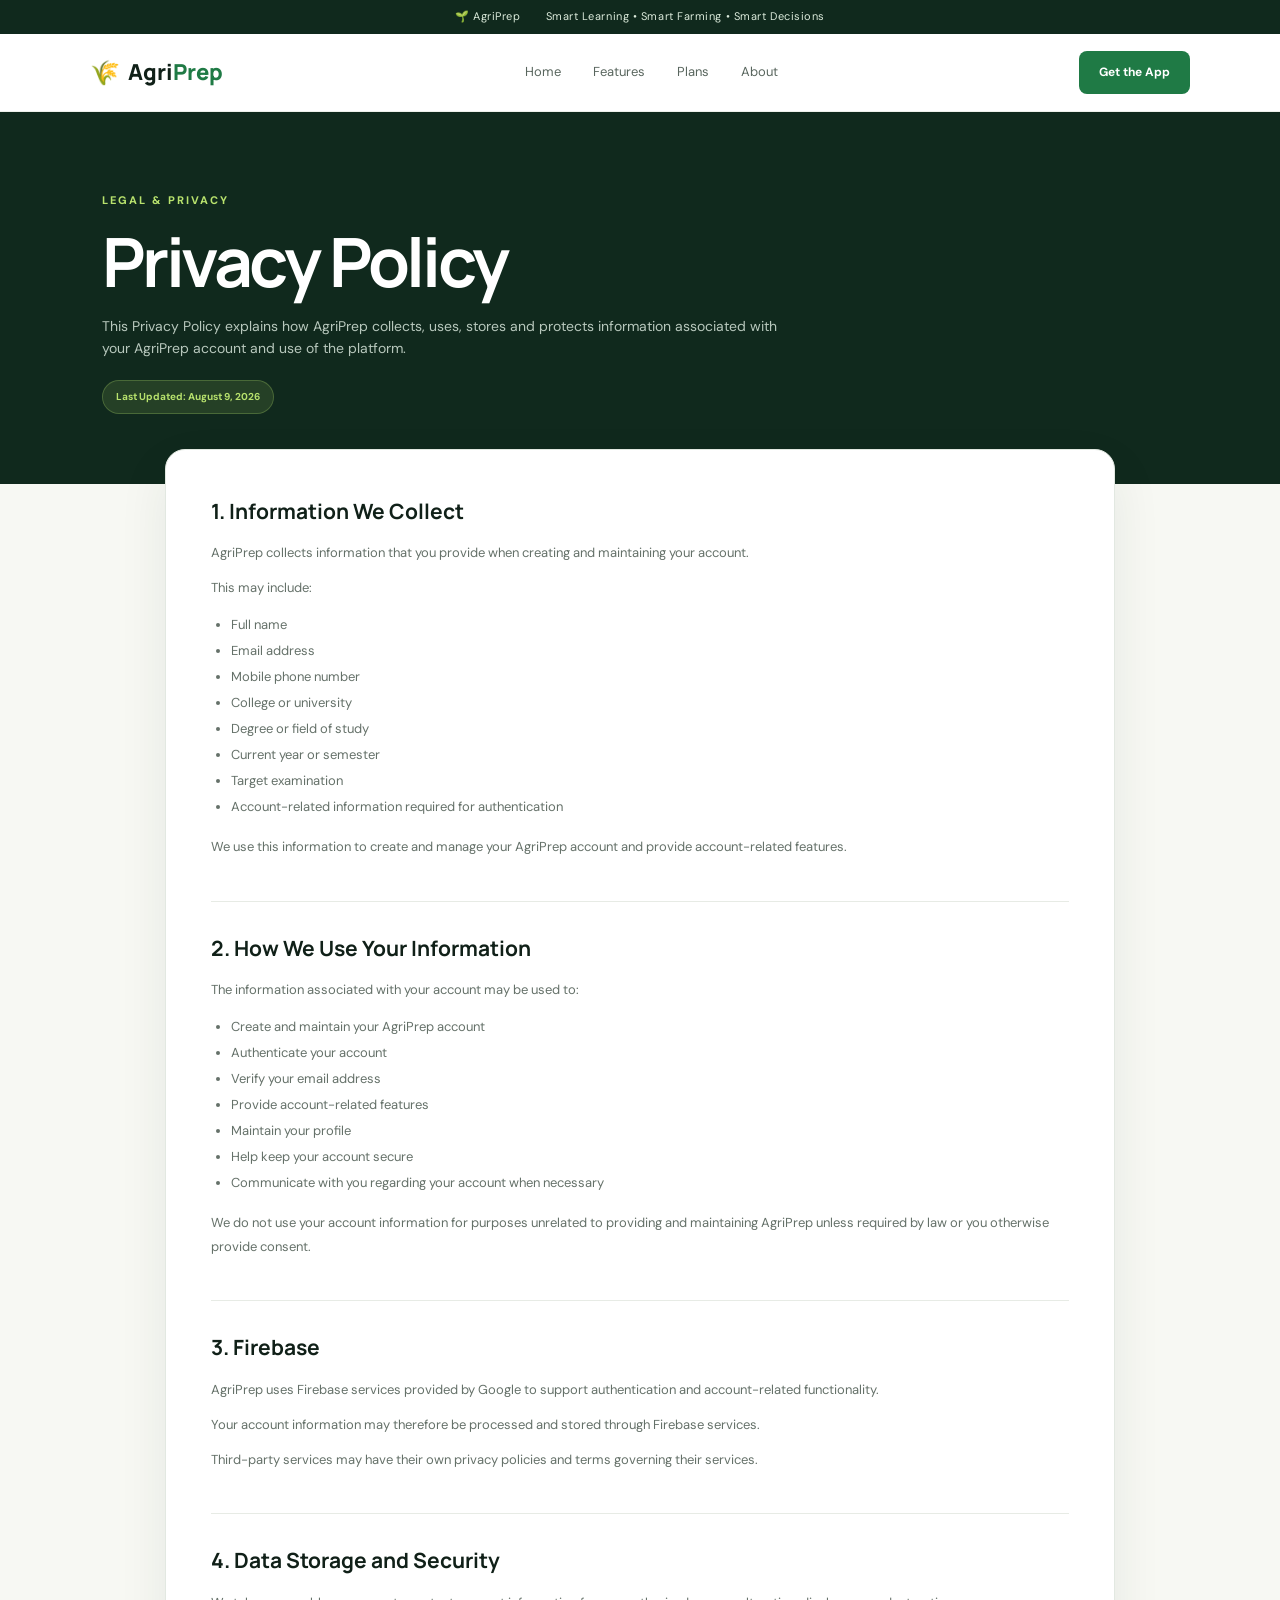
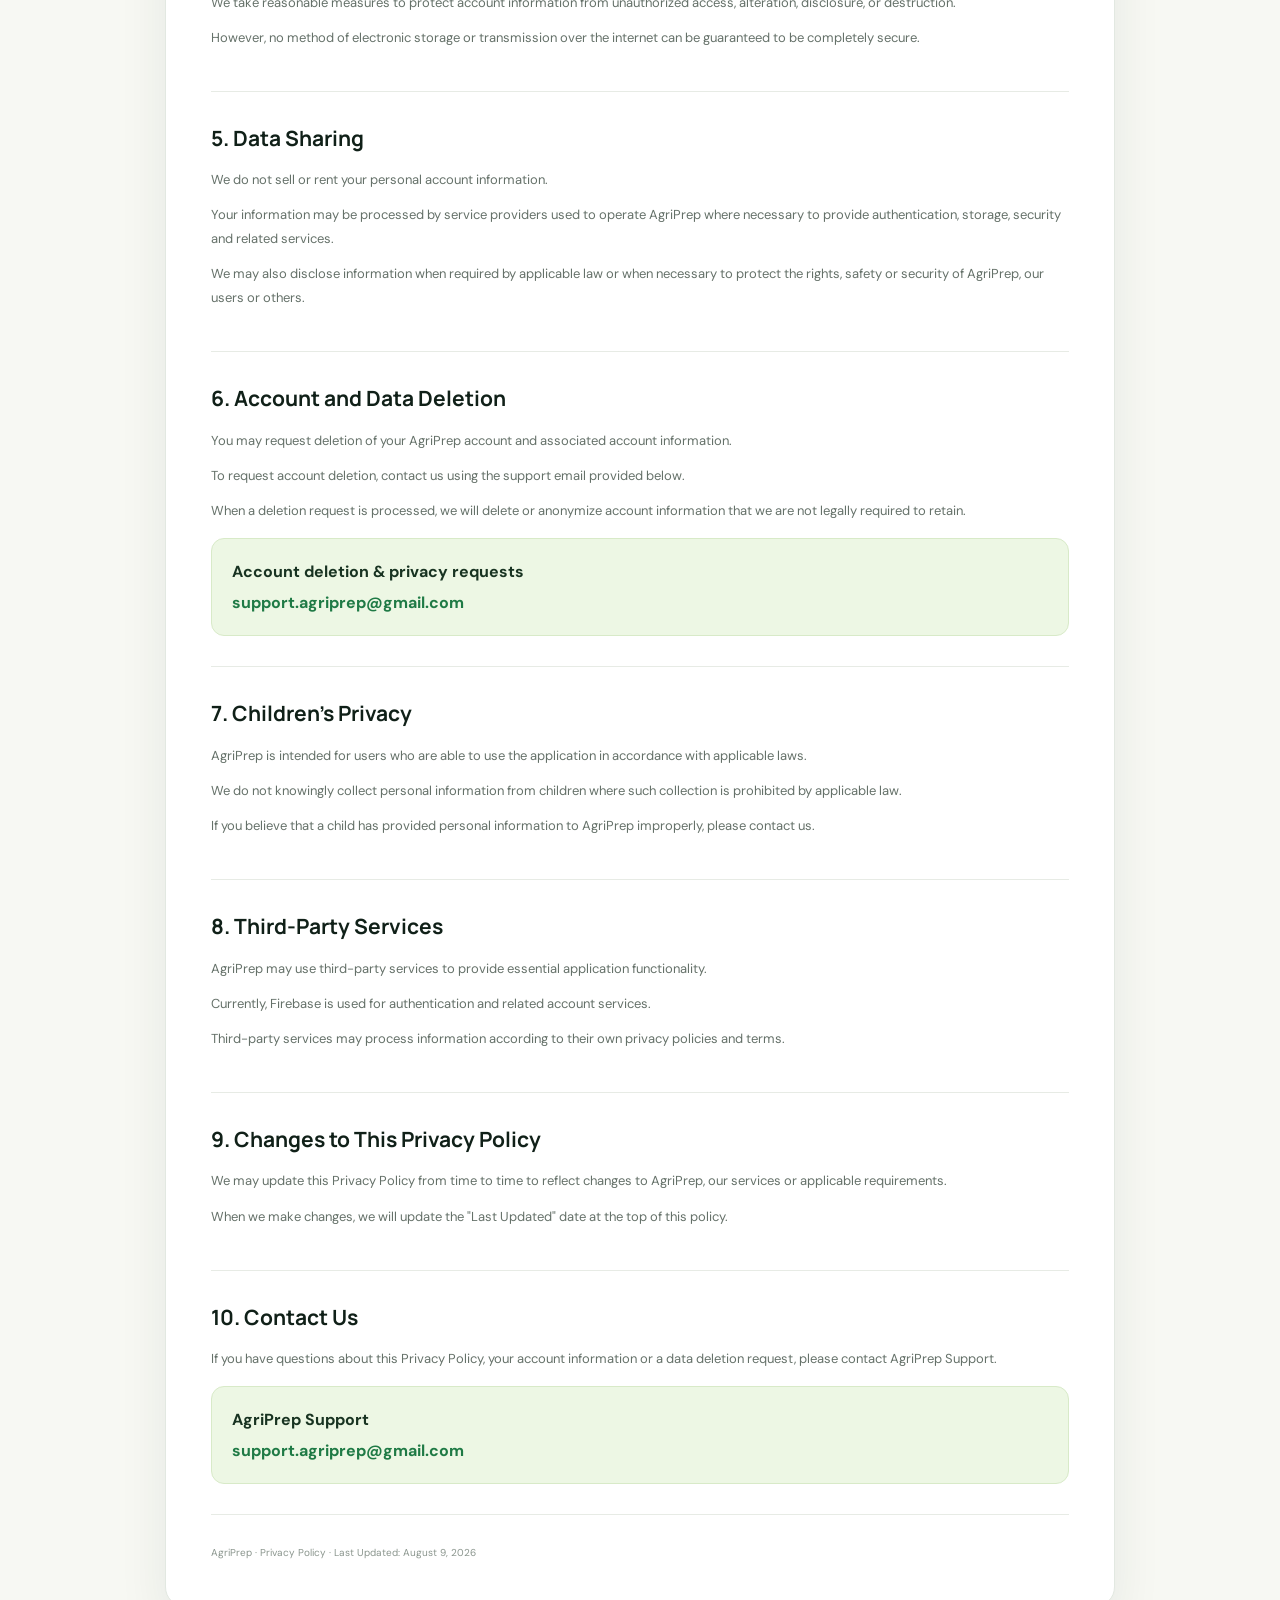
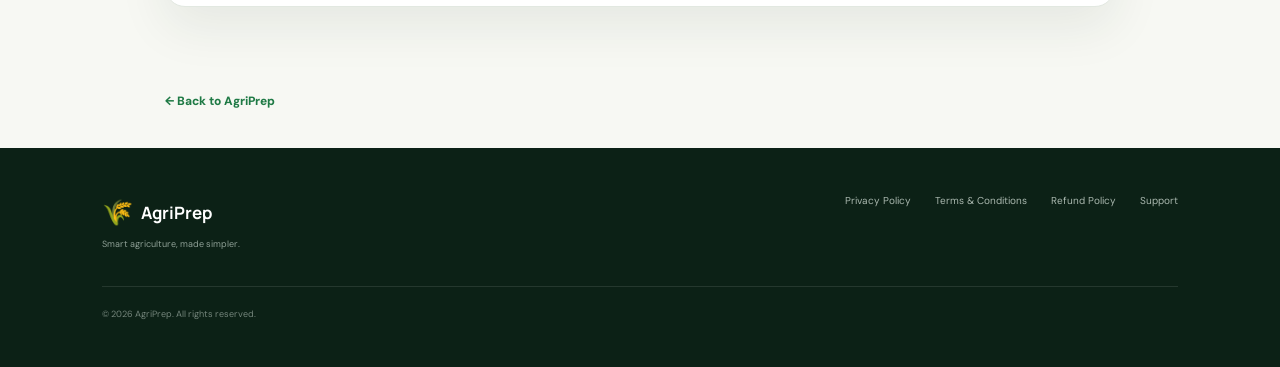
==== privacy_policy.html @ 15d5855e "Add files via upload" ====
<!DOCTYPE html>
<html lang="en">
<head>
    <meta charset="UTF-8">

    <meta name="viewport" content="width=device-width, initial-scale=1.0">

    <meta
        name="description"
        content="AgriPrep Privacy Policy - Learn how AgriPrep collects, uses, stores and protects user information."
    >

    <meta name="robots" content="index, follow">

    <title>Privacy Policy | AgriPrep</title>

    <link rel="preconnect" href="https://fonts.googleapis.com">

    <link rel="preconnect"
          href="https://fonts.gstatic.com"
          crossorigin>

    <link
        href="https://fonts.googleapis.com/css2?family=DM+Sans:wght@400;500;600;700&family=Manrope:wght@600;700;800&display=swap"
        rel="stylesheet"
    >

    <link rel="stylesheet" href="style.css">

    <style>

        /* =========================================
           LEGAL PAGE
        ========================================== */

        .legal-page {
            min-height: 100vh;
            background: #f7f8f3;
        }

        .legal-hero {
            background: #10291d;
            color: white;
            padding: 80px 8vw 70px;
        }

        .legal-hero .eyebrow {
            color: #b8e26d;
        }

        .legal-hero h1 {
            font-family: "Manrope", sans-serif;
            font-size: clamp(42px, 6vw, 68px);
            line-height: 1.05;
            letter-spacing: -0.05em;
            margin-bottom: 18px;
        }

        .legal-hero p {
            color: #b8c8bd;
            max-width: 680px;
            font-size: 14px;
        }

        .legal-date {
            display: inline-flex;
            align-items: center;
            margin-top: 20px;
            padding: 8px 13px;
            border-radius: 20px;
            background: rgba(184, 226, 109, 0.12);
            border: 1px solid rgba(184, 226, 109, 0.25);
            color: #b8e26d;
            font-size: 10px;
            font-weight: 700;
        }

        .legal-container {
            max-width: 1000px;
            margin: -35px auto 80px;
            padding: 0 25px;
            position: relative;
        }

        .legal-card {
            background: #ffffff;
            border: 1px solid #e2e8e1;
            border-radius: 20px;
            padding: 45px;
            box-shadow: 0 20px 50px rgba(20, 55, 35, 0.08);
        }

        .legal-section {
            padding-bottom: 30px;
            margin-bottom: 30px;
            border-bottom: 1px solid #e7ebe5;
        }

        .legal-section:last-child {
            border-bottom: none;
            margin-bottom: 0;
        }

        .legal-section h2 {
            font-family: "Manrope", sans-serif;
            font-size: 21px;
            color: #102018;
            margin-bottom: 13px;
        }

        .legal-section p {
            color: #657169;
            font-size: 13px;
            line-height: 1.85;
            margin-bottom: 11px;
        }

        .legal-section ul {
            margin: 12px 0 15px 20px;
            color: #657169;
            font-size: 13px;
            line-height: 2;
        }

        .legal-contact {
            background: #edf7e4;
            border: 1px solid #d8eac8;
            padding: 20px;
            border-radius: 13px;
            margin-top: 15px;
        }

        .legal-contact strong {
            display: block;
            color: #183321;
            margin-bottom: 5px;
        }

        .legal-contact a {
            color: #1f7a45;
            font-weight: 700;
        }

        .legal-back {
            max-width: 1000px;
            margin: 0 auto;
            padding: 0 25px 35px;
        }

        .legal-back a {
            color: #1f7a45;
            font-size: 12px;
            font-weight: 800;
        }

        .legal-note {
            padding: 16px 18px;
            background: #f7f8f3;
            border-left: 3px solid #1f7a45;
            border-radius: 8px;
            margin-top: 15px;
        }

        .legal-note p {
            margin: 0;
        }

        @media (max-width: 650px) {

            .legal-hero {
                padding: 60px 6vw;
            }

            .legal-container {
                padding: 0 15px;
            }

            .legal-card {
                padding: 27px 22px;
                border-radius: 15px;
            }

            .legal-section h2 {
                font-size: 18px;
            }

            .legal-section p,
            .legal-section ul {
                font-size: 12px;
            }

        }

    </style>
</head>

<body>

    <!-- =========================================
         ANNOUNCEMENT
    ========================================== -->

    <div class="announcement-bar">

        <span>🌱 AgriPrep</span>

        <span>
            Smart Learning • Smart Farming • Smart Decisions
        </span>

    </div>


    <!-- =========================================
         NAVBAR
    ========================================== -->

    <header class="navbar">

        <a href="/" class="logo">

            <span class="logo-icon">🌾</span>

            <span>
                Agri<span>Prep</span>
            </span>

        </a>


        <nav class="desktop-nav">

            <a href="/">Home</a>

            <a href="/#features">Features</a>

            <a href="/#plans">Plans</a>

            <a href="/#about">About</a>

        </nav>


        <a href="/#download" class="nav-button">
            Get the App
        </a>

    </header>


    <!-- =========================================
         MAIN
    ========================================== -->

    <main class="legal-page">


        <!-- HERO -->

        <section class="legal-hero">

            <div class="eyebrow">
                LEGAL & PRIVACY
            </div>

            <h1>
                Privacy Policy
            </h1>

            <p>
                This Privacy Policy explains how AgriPrep
                collects, uses, stores and protects information
                associated with your AgriPrep account and use
                of the platform.
            </p>

            <div class="legal-date">
                Last Updated: August 9, 2026
            </div>

        </section>


        <!-- CONTENT -->

        <div class="legal-container">

            <article class="legal-card">


                <!-- SECTION 1 -->

                <section class="legal-section">

                    <h2>
                        1. Information We Collect
                    </h2>

                    <p>
                        AgriPrep collects information that you
                        provide when creating and maintaining
                        your account.
                    </p>

                    <p>
                        This may include:
                    </p>

                    <ul>

                        <li>Full name</li>

                        <li>Email address</li>

                        <li>Mobile phone number</li>

                        <li>College or university</li>

                        <li>Degree or field of study</li>

                        <li>Current year or semester</li>

                        <li>Target examination</li>

                        <li>
                            Account-related information
                            required for authentication
                        </li>

                    </ul>

                    <p>
                        We use this information to create and
                        manage your AgriPrep account and provide
                        account-related features.
                    </p>

                </section>


                <!-- SECTION 2 -->

                <section class="legal-section">

                    <h2>
                        2. How We Use Your Information
                    </h2>

                    <p>
                        The information associated with your
                        account may be used to:
                    </p>

                    <ul>

                        <li>
                            Create and maintain your AgriPrep
                            account
                        </li>

                        <li>
                            Authenticate your account
                        </li>

                        <li>
                            Verify your email address
                        </li>

                        <li>
                            Provide account-related features
                        </li>

                        <li>
                            Maintain your profile
                        </li>

                        <li>
                            Help keep your account secure
                        </li>

                        <li>
                            Communicate with you regarding
                            your account when necessary
                        </li>

                    </ul>

                    <p>
                        We do not use your account information
                        for purposes unrelated to providing and
                        maintaining AgriPrep unless required by
                        law or you otherwise provide consent.
                    </p>

                </section>


                <!-- SECTION 3 -->

                <section class="legal-section">

                    <h2>
                        3. Firebase
                    </h2>

                    <p>
                        AgriPrep uses Firebase services provided
                        by Google to support authentication and
                        account-related functionality.
                    </p>

                    <p>
                        Your account information may therefore
                        be processed and stored through Firebase
                        services.
                    </p>

                    <p>
                        Third-party services may have their own
                        privacy policies and terms governing
                        their services.
                    </p>

                </section>


                <!-- SECTION 4 -->

                <section class="legal-section">

                    <h2>
                        4. Data Storage and Security
                    </h2>

                    <p>
                        We take reasonable measures to protect
                        account information from unauthorized
                        access, alteration, disclosure, or
                        destruction.
                    </p>

                    <p>
                        However, no method of electronic storage
                        or transmission over the internet can
                        be guaranteed to be completely secure.
                    </p>

                </section>


                <!-- SECTION 5 -->

                <section class="legal-section">

                    <h2>
                        5. Data Sharing
                    </h2>

                    <p>
                        We do not sell or rent your personal
                        account information.
                    </p>

                    <p>
                        Your information may be processed by
                        service providers used to operate
                        AgriPrep where necessary to provide
                        authentication, storage, security and
                        related services.
                    </p>

                    <p>
                        We may also disclose information when
                        required by applicable law or when
                        necessary to protect the rights, safety
                        or security of AgriPrep, our users or
                        others.
                    </p>

                </section>


                <!-- SECTION 6 -->

                <section class="legal-section">

                    <h2>
                        6. Account and Data Deletion
                    </h2>

                    <p>
                        You may request deletion of your
                        AgriPrep account and associated account
                        information.
                    </p>

                    <p>
                        To request account deletion, contact us
                        using the support email provided below.
                    </p>

                    <p>
                        When a deletion request is processed,
                        we will delete or anonymize account
                        information that we are not legally
                        required to retain.
                    </p>

                    <div class="legal-contact">

                        <strong>
                            Account deletion & privacy requests
                        </strong>

                        <a href="mailto:support.agriprep@gmail.com">
                            support.agriprep@gmail.com
                        </a>

                    </div>

                </section>


                <!-- SECTION 7 -->

                <section class="legal-section">

                    <h2>
                        7. Children's Privacy
                    </h2>

                    <p>
                        AgriPrep is intended for users who are
                        able to use the application in accordance
                        with applicable laws.
                    </p>

                    <p>
                        We do not knowingly collect personal
                        information from children where such
                        collection is prohibited by applicable
                        law.
                    </p>

                    <p>
                        If you believe that a child has provided
                        personal information to AgriPrep
                        improperly, please contact us.
                    </p>

                </section>


                <!-- SECTION 8 -->

                <section class="legal-section">

                    <h2>
                        8. Third-Party Services
                    </h2>

                    <p>
                        AgriPrep may use third-party services
                        to provide essential application
                        functionality.
                    </p>

                    <p>
                        Currently, Firebase is used for
                        authentication and related account
                        services.
                    </p>

                    <p>
                        Third-party services may process
                        information according to their own
                        privacy policies and terms.
                    </p>

                </section>


                <!-- SECTION 9 -->

                <section class="legal-section">

                    <h2>
                        9. Changes to This Privacy Policy
                    </h2>

                    <p>
                        We may update this Privacy Policy from
                        time to time to reflect changes to
                        AgriPrep, our services or applicable
                        requirements.
                    </p>

                    <p>
                        When we make changes, we will update
                        the "Last Updated" date at the top of
                        this policy.
                    </p>

                </section>


                <!-- SECTION 10 -->

                <section class="legal-section">

                    <h2>
                        10. Contact Us
                    </h2>

                    <p>
                        If you have questions about this Privacy
                        Policy, your account information or a
                        data deletion request, please contact
                        AgriPrep Support.
                    </p>

                    <div class="legal-contact">

                        <strong>
                            AgriPrep Support
                        </strong>

                        <a href="mailto:support.agriprep@gmail.com">
                            support.agriprep@gmail.com
                        </a>

                    </div>

                </section>


                <p style="
                    color:#8a958d;
                    font-size:10px;
                    margin-top:25px;
                ">
                    AgriPrep · Privacy Policy · Last Updated:
                    August 9, 2026
                </p>

            </article>

        </div>


        <div class="legal-back">

            <a href="/">
                ← Back to AgriPrep
            </a>

        </div>

    </main>


    <!-- =========================================
         FOOTER
    ========================================== -->

    <footer>

        <div class="footer-brand">

            <div class="footer-logo">

                <span>🌾</span>

                <strong>
                    AgriPrep
                </strong>

            </div>

            <small>
                Smart agriculture, made simpler.
            </small>

        </div>


        <div class="footer-links">

            <a href="/privacy_policy">
                Privacy Policy
            </a>

            <a href="/terms_and_conditions">
                Terms & Conditions
            </a>

            <a href="/refund_policy">
                Refund Policy
            </a>

            <a href="mailto:support.agriprep@gmail.com">
                Support
            </a>

        </div>


        <div class="copyright">

            © 2026 AgriPrep.
            All rights reserved.

        </div>

    </footer>

</body>
</html>
---- style.css ----
/* =========================================================
   AGRIPREP WEBSITE
   MAIN STYLESHEET
========================================================= */

* {
    margin: 0;
    padding: 0;
    box-sizing: border-box;
}


:root {

    --green: #1f7a45;
    --green-dark: #10291d;
    --green-light: #b8e26d;

    --cream: #f7f8f3;
    --light-green: #eaf3e2;

    --text: #102018;
    --muted: #69756e;

    --white: #ffffff;

    --border: #e4e9e3;

}


html {
    scroll-behavior: smooth;
}


body {

    font-family: "DM Sans", sans-serif;

    color: var(--text);

    background: #ffffff;

    line-height: 1.6;

    overflow-x: hidden;

}


a {
    text-decoration: none;
    color: inherit;
}


button {
    font-family: inherit;
}


/* =========================================================
   ANNOUNCEMENT
========================================================= */

.announcement-bar {

    height: 34px;

    background: var(--green-dark);

    color: #dcebdc;

    display: flex;

    justify-content: center;

    align-items: center;

    gap: 25px;

    font-size: 11px;

    letter-spacing: 0.05em;

}


/* =========================================================
   NAVBAR
========================================================= */

.navbar {

    height: 78px;

    display: flex;

    align-items: center;

    justify-content: space-between;

    padding: 0 7vw;

    border-bottom: 1px solid #edf0eb;

    background: rgba(255, 255, 255, 0.95);

    position: sticky;

    top: 0;

    z-index: 100;

    backdrop-filter: blur(15px);

}


.logo {

    display: flex;

    align-items: center;

    gap: 8px;

    font-family: "Manrope", sans-serif;

    font-size: 22px;

    font-weight: 800;

}


.logo span span {

    color: var(--green);

}


.logo-icon {

    font-size: 24px;

}


.desktop-nav {

    display: flex;

    gap: 32px;

    font-size: 13px;

    color: #59665e;

}


.desktop-nav a {

    transition: 0.2s;

}


.desktop-nav a:hover {

    color: var(--green);

}


.nav-button {

    background: var(--green);

    color: white;

    padding: 12px 20px;

    border-radius: 8px;

    font-size: 12px;

    font-weight: 700;

    transition: 0.25s;

}


.nav-button:hover {

    background: #176338;

    transform: translateY(-2px);

}


.mobile-menu-button {

    display: none;

    border: none;

    background: transparent;

    font-size: 25px;

    cursor: pointer;

}


.mobile-navigation {

    display: none;

}


/* =========================================================
   HERO
========================================================= */

.hero {

    min-height: 690px;

    padding: 65px 8vw;

    display: grid;

    grid-template-columns: 1fr 1fr;

    align-items: center;

    gap: 30px;

    background:

        linear-gradient(
            125deg,
            #f7faf5,
            #f0f6ea
        );

    overflow: hidden;

}


.eyebrow {

    color: var(--green);

    font-size: 11px;

    font-weight: 800;

    letter-spacing: 0.18em;

    margin-bottom: 16px;

}


.eyebrow.light {

    color: #a9d77e;

}


.hero h1 {

    font-family: "Manrope", sans-serif;

    font-size: clamp(48px, 6vw, 76px);

    line-height: 1.05;

    letter-spacing: -0.05em;

}


.hero h1 span {

    color: var(--green);

}


.hero-description {

    max-width: 600px;

    color: var(--muted);

    font-size: 16px;

    margin: 25px 0 30px;

}


.hero-buttons {

    display: flex;

    gap: 12px;

}


.primary-button {

    display: inline-flex;

    align-items: center;

    gap: 15px;

    padding: 15px 22px;

    border-radius: 9px;

    background: var(--green);

    color: white;

    font-size: 13px;

    font-weight: 700;

    box-shadow: 0 12px 30px rgba(31, 122, 69, 0.2);

    transition: 0.25s;

}


.primary-button:hover {

    transform: translateY(-2px);

    background: #176338;

}


.secondary-button {

    padding: 14px 20px;

    border: 1px solid #ccd6cb;

    border-radius: 9px;

    background: white;

    font-size: 13px;

    font-weight: 700;

}


.hero-statistics {

    display: flex;

    gap: 38px;

    margin-top: 42px;

}


.hero-statistics div {

    display: flex;

    flex-direction: column;

}


.hero-statistics strong {

    font-family: "Manrope", sans-serif;

    font-size: 23px;

}


.hero-statistics span {

    font-size: 10px;

    color: #7b867f;

}


/* =========================================================
   PHONE MOCKUP
========================================================= */

.hero-visual {

    height: 610px;

    position: relative;

    display: flex;

    justify-content: center;

    align-items: center;

}


.hero-glow {

    position: absolute;

    width: 450px;

    height: 450px;

    border-radius: 50%;

    background:

        radial-gradient(
            circle,
            #d6edb1,
            #edf4e6 55%,
            transparent 70%
        );

}


.phone {

    width: 255px;

    height: 505px;

    border: 7px solid #17231d;

    border-radius: 35px;

    background: white;

    position: absolute;

    overflow: hidden;

    box-shadow:

        0 30px 70px rgba(20, 60, 35, 0.22);

}


.phone-main {

    z-index: 3;

    transform: translateX(35px) rotate(3deg);

}


.phone-back {

    z-index: 1;

    opacity: 0.7;

    transform: translateX(-140px) rotate(-9deg);

}


.phone-notch {

    position: absolute;

    top: 0;

    left: 50%;

    transform: translateX(-50%);

    width: 85px;

    height: 20px;

    background: #17231d;

    border-radius: 0 0 14px 14px;

    z-index: 5;

}


.phone-screen {

    height: 100%;

    background: #f7faf5;

    padding: 28px 18px;

}


.app-header {

    display: flex;

    justify-content: space-between;

    align-items: center;

    margin-bottom: 18px;

}


.app-header small {

    display: block;

    font-size: 8px;

    color: #718078;

}


.app-header strong {

    font-size: 16px;

}


.avatar {

    width: 30px;

    height: 30px;

    border-radius: 50%;

    display: grid;

    place-items: center;

    background: #cbe99f;

    font-weight: 800;

    font-size: 12px;

}


.scan-card {

    padding: 17px 14px;

    border-radius: 17px;

    background: var(--green);

    color: white;

    display: flex;

    justify-content: space-between;

}


.scan-card small {

    font-size: 7px;

    letter-spacing: 0.13em;

}


.scan-card strong {

    display: block;

    font-size: 13px;

    line-height: 1.25;

    margin: 5px 0 10px;

}


.scan-card button {

    border: none;

    border-radius: 6px;

    background: var(--green-light);

    padding: 6px 9px;

    font-size: 8px;

    font-weight: 800;

}


.scan-leaf {

    font-size: 45px;

    align-self: center;

}


.phone-screen h4 {

    font-size: 11px;

    margin: 20px 0 10px;

}


.app-grid {

    display: grid;

    grid-template-columns: 1fr 1fr;

    gap: 7px;

}


.app-grid div {

    background: white;

    border-radius: 10px;

    padding: 10px 7px;

    font-size: 8px;

    font-weight: 700;

}


.app-grid span {

    display: block;

    font-size: 17px;

    margin-bottom: 4px;

}


.learning-progress {

    background: white;

    margin-top: 10px;

    padding: 12px;

    border-radius: 10px;

    font-size: 8px;

}


.progress-header {

    display: flex;

    justify-content: space-between;

}


.progress-bar {

    height: 5px;

    background: #e6ece3;

    border-radius: 5px;

    margin-top: 8px;

}


.progress-bar span {

    display: block;

    width: 72%;

    height: 100%;

    background: var(--green);

    border-radius: 5px;

}


/* BACK PHONE */

.mini-phone-content {

    height: 100%;

    padding: 28px 15px;

    background: #eef4e9;

}


.mini-header {

    height: 70px;

    background: #dbecc9;

    border-radius: 12px;

}


.mini-card {

    height: 90px;

    background: white;

    border-radius: 12px;

    margin-top: 12px;

}


.mini-card.small {

    height: 60px;

}


.mini-grid {

    display: grid;

    grid-template-columns: 1fr 1fr;

    gap: 8px;

    margin-top: 10px;

}


.mini-grid span {

    height: 50px;

    background: white;

    border-radius: 10px;

}


.floating-card {

    position: absolute;

    z-index: 5;

    right: 0;

    bottom: 10%;

    display: flex;

    gap: 10px;

    align-items: center;

    padding: 12px 16px;

    background: white;

    border-radius: 13px;

    font-size: 11px;

    box-shadow: 0 15px 35px rgba(21, 57, 35, 0.14);

}


.floating-card small {

    display: block;

    font-size: 9px;

    color: #7a857e;

}


/* =========================================================
   PROCESS
========================================================= */

.process-section {

    display: grid;

    grid-template-columns: repeat(4, 1fr);

    background: var(--green-dark);

    color: white;

    padding: 0 8vw;

}


.process-item {

    padding: 24px;

    border-right: 1px solid rgba(255,255,255,.1);

    display: flex;

    justify-content: center;

    gap: 13px;

}


.process-item strong {

    color: var(--green-light);

    font-size: 13px;

}


.process-item span {

    font-size: 12px;

    text-transform: uppercase;

    letter-spacing: .1em;

}


/* =========================================================
   COMMON SECTION
========================================================= */

.section {

    padding: 105px 8vw;

}


.section-heading {

    max-width: 700px;

}


.section-heading.centered {

    margin: auto;

    text-align: center;

}


.section-heading h2 {

    font-family: "Manrope", sans-serif;

    font-size: clamp(36px, 4.5vw, 58px);

    line-height: 1.08;

    letter-spacing: -.045em;

}


.section-heading h2 span {

    color: var(--green);

}


.section-heading p {

    color: var(--muted);

    margin-top: 18px;

    max-width: 620px;

}


.centered p {

    margin-left: auto;

    margin-right: auto;

}


/* =========================================================
   FEATURES
========================================================= */

.feature-grid {

    margin-top: 52px;

    display: grid;

    grid-template-columns: repeat(3, 1fr);

    gap: 16px;

}


.feature-card {

    padding: 28px;

    min-height: 235px;

    border: 1px solid var(--border);

    border-radius: 18px;

    background: white;

    transition: .25s;

}


.feature-card:hover {

    transform: translateY(-5px);

    box-shadow: 0 20px 45px rgba(30,70,45,.08);

}


.feature-highlight {

    background: #edf7e4;

    border-color: #d8eac8;

}


.feature-icon {

    width: 43px;

    height: 43px;

    display: grid;

    place-items: center;

    background: #eef4e9;

    border-radius: 12px;

    font-size: 21px;

    margin-bottom: 25px;

}


.feature-card h3 {

    font-family: "Manrope", sans-serif;

    font-size: 19px;

    margin-bottom: 9px;

}


.feature-card p {

    font-size: 12px;

    color: #68746c;

}


.feature-card a {

    display: inline-block;

    color: var(--green);

    font-size: 11px;

    font-weight: 800;

    margin-top: 16px;

}


/* =========================================================
   SMART SCAN
========================================================= */

.smart-scan-section {

    background: var(--green-dark);

    color: white;

    padding: 105px 10vw;

    min-height: 600px;

    display: grid;

    grid-template-columns: 1fr 1fr;

    align-items: center;

}


.smart-scan-content {

    max-width: 620px;

}


.smart-scan-section h2 {

    font-family: "Manrope", sans-serif;

    font-size: clamp(38px, 4.6vw, 62px);

    line-height: 1.08;

    letter-spacing: -.045em;

}


.smart-scan-content > p {

    color: #b7c6bb;

    max-width: 550px;

    margin: 22px 0 30px;

    font-size: 14px;

}


.scan-steps {

    display: grid;

    grid-template-columns: 1fr 1fr;

    gap: 20px;

}


.scan-step {

    display: flex;

    gap: 12px;

    padding-top: 15px;

    border-top: 1px solid rgba(255,255,255,.14);

}


.scan-step > span {

    color: #9bcd70;

    font-size: 10px;

}


.scan-step strong {

    display: block;

    font-size: 13px;

}


.scan-step small {

    display: block;

    color: #829188;

    font-size: 10px;

}


.scan-visual {

    display: grid;

    place-items: center;

}


.scan-circle {

    width: 330px;

    height: 330px;

    border-radius: 50%;

    position: relative;

    display: grid;

    place-items: center;

    background: radial-gradient(circle, #244f34, #173623);

    border: 1px solid #45654d;

}


.scan-circle-ring {

    position: absolute;

    inset: 28px;

    border: 1px dashed #8cb866;

    border-radius: 50%;

    animation: rotateScan 18s linear infinite;

}


@keyframes rotateScan {

    from {
        transform: rotate(0);
    }

    to {
        transform: rotate(360deg);
    }

}


.scan-crop {

    font-size: 105px;

}


.scan-badge {

    position: absolute;

    padding: 8px 13px;

    background: white;

    color: #183120;

    border-radius: 20px;

    font-size: 9px;

    font-weight: 800;

    box-shadow: 0 8px 20px rgba(0,0,0,.15);

}


.scan-badge-top {

    top: 25px;

    right: -25px;

}


.scan-badge-bottom {

    bottom: 35px;

    left: -28px;

}


/* =========================================================
   LEARNING
========================================================= */

.learning-section {

    background: var(--cream);

}


.learning-layout {

    max-width: 1100px;

    margin: 55px auto 0;

    display: grid;

    grid-template-columns: 1.1fr .9fr;

    gap: 70px;

}


.learning-item {

    display: grid;

    grid-template-columns: 45px 1fr 30px;

    gap: 15px;

    align-items: center;

    padding: 21px 0;

    border-bottom: 1px solid #dfe5dc;

}


.learning-item > span {

    font-size: 10px;

    color: #8b968f;

}


.learning-item strong {

    font-family: "Manrope", sans-serif;

    font-size: 16px;

}


.learning-item p {

    font-size: 11px;

    color: #727e76;

    margin-top: 3px;

}


.learning-item b {

    color: #9aa39d;

}


.learning-item.active {

    color: var(--green);

}


/* STUDY CARD */

.study-card {

    background: white;

    padding: 30px;

    border-radius: 20px;

    box-shadow: 0 20px 50px rgba(25,60,38,.08);

}


.study-card-header {

    display: flex;

    justify-content: space-between;

    color: #87918a;

    font-size: 10px;

    letter-spacing: .08em;

}


.study-score {

    display: flex;

    align-items: end;

    gap: 12px;

    margin: 35px 0 20px;

}


.study-score strong {

    font-family: "Manrope", sans-serif;

    font-size: 44px;

}


.study-score span {

    font-size: 10px;

    color: #849087;

}


.study-chart {

    height: 170px;

    display: flex;

    align-items: end;

    justify-content: space-around;

    border-bottom: 1px solid #e6ebe5;

}


.study-chart span {

    width: 24px;

    background: #a9d77e;

    border-radius: 5px 5px 0 0;

}


.chart-days {

    display: flex;

    justify-content: space-around;

    margin-top: 8px;

    font-size: 9px;

    color: #8d9891;

}


.study-tip {

    margin-top: 22px;

    padding: 11px;

    border-radius: 10px;

    background: #eef7e7;

    font-size: 10px;

    color: #587060;

}


/* =========================================================
   PLANS
========================================================= */

.plans-section {

    padding: 100px 8vw;

}


.plans-grid {

    max-width: 1000px;

    margin: 48px auto 0;

    display: grid;

    grid-template-columns: repeat(3, 1fr);

    gap: 18px;

}


.plan-card {

    padding: 30px;

    border: 1px solid var(--border);

    border-radius: 18px;

    position: relative;

}


.popular-plan {

    border: 2px solid var(--green);

    box-shadow: 0 15px 45px rgba(31,122,69,.1);

}


.plan-label {

    font-size: 9px;

    color: #7a877e;

    letter-spacing: .13em;

    font-weight: 800;

}


.popular-label {

    position: absolute;

    top: 17px;

    right: 18px;

    padding: 5px 8px;

    border-radius: 12px;

    background: #e6f4d7;

    color: var(--green);

    font-size: 8px;

    font-weight: 800;

}


.plan-card h3 {

    font-family: "Manrope", sans-serif;

    font-size: 23px;

    margin-top: 10px;

}


.price {

    font-family: "Manrope", sans-serif;

    font-size: 30px;

    font-weight: 800;

    margin: 18px 0;

}


.price small {

    font-family: "DM Sans", sans-serif;

    font-size: 10px;

    color: #7b857e;

    font-weight: 400;

}


.plan-card ul {

    list-style: none;

    min-height: 125px;

    color: #66726a;

    font-size: 11px;

    line-height: 2.2;

}


.plan-button {

    width: 100%;

    display: block;

    text-align: center;

    padding: 12px;

    border: 1px solid #d3dcd1;

    border-radius: 8px;

    background: white;

    font-size: 11px;

    font-weight: 800;

    cursor: pointer;

}


.payment-button {

    border: none;

    background: var(--green);

    color: white;

}


.payment-warning {

    text-align: center;

    margin-top: 25px;

    color: #879189;

    font-size: 10px;

}


/* =========================================================
   DOWNLOAD
========================================================= */

.download-section {

    padding: 85px 10vw;

    background: var(--green-dark);

    color: white;

    display: flex;

    align-items: center;

    justify-content: space-between;

    gap: 40px;

}


.download-section h2 {

    font-family: "Manrope", sans-serif;

    font-size: clamp(35px, 4vw, 52px);

    line-height: 1.08;

}


.download-section p {

    max-width: 650px;

    color: #b6c4ba;

    margin: 18px 0 25px;

    font-size: 13px;

}


.download-buttons {

    display: flex;

    gap: 10px;

}


.store-button {

    min-width: 145px;

    display: flex;

    align-items: center;

    gap: 10px;

    padding: 10px 17px;

    border-radius: 9px;

    background: white;

    color: #14241a;

}


.store-button > span {

    font-size: 19px;

}


.store-button small {

    display: block;

    font-size: 7px;

    letter-spacing: .08em;

}


.store-button strong {

    display: block;

    font-size: 12px;

}


.qr-placeholder {

    width: 155px;

    height: 155px;

    border: 1px solid rgba(255,255,255,.2);

    border-radius: 15px;

    display: grid;

    place-items: center;

    text-align: center;

}


.qr-placeholder > div {

    font-size: 75px;

}


.qr-placeholder span {

    font-size: 8px;

    color: #9fb0a5;

}


.qr-placeholder small {

    display: block;

    font-size: 7px;

}


/* =========================================================
   ABOUT
========================================================= */

.about-section {

    background: var(--cream);

}


.about-content {

    max-width: 920px;

    margin: auto;

    text-align: center;

}


.about-content h2 {

    font-family: "Manrope", sans-serif;

    font-size: clamp(36px,4vw,54px);

    line-height: 1.08;

}


.about-content > p {

    max-width: 720px;

    margin: 20px auto;

    color: #68746c;

    font-size: 14px;

}


.about-tags {

    display: flex;

    justify-content: center;

    gap: 8px;

    flex-wrap: wrap;

}


.about-tags span {

    padding: 9px 13px;

    background: white;

    border: 1px solid #e1e6df;

    border-radius: 20px;

    font-size: 10px;

}


/* =========================================================
   CONTACT
========================================================= */

.contact-section {

    padding: 70px 8vw;

    background: #e8f2df;

}


.contact-content {

    max-width: 1000px;

    margin: auto;

    display: flex;

    justify-content: space-between;

    align-items: center;

    gap: 30px;

}


.contact-content h2 {

    font-family: "Manrope", sans-serif;

    font-size: 42px;

}


.contact-content p {

    color: #68756c;

    font-size: 12px;

}


.contact-email {

    color: var(--green);

    font-family: "Manrope", sans-serif;

    font-weight: 800;

    font-size: 17px;

}


/* =========================================================
   FOOTER
========================================================= */

footer {

    padding: 45px 8vw;

    background: #0c2116;

    color: white;

    display: grid;

    grid-template-columns: 1fr auto;

    gap: 35px;

}


.footer-logo {

    display: flex;

    gap: 8px;

    align-items: center;

}


.footer-logo span {

    font-size: 25px;

}


.footer-logo strong {

    font-family: "Manrope", sans-serif;

    font-size: 17px;

}


.footer-brand small {

    display: block;

    color: #8fa096;

    font-size: 9px;

    margin-top: 4px;

}


.footer-links {

    display: flex;

    gap: 24px;

    color: #aab8af;

    font-size: 10px;

}


.footer-links a:hover {

    color: white;

}


.copyright {

    grid-column: 1 / -1;

    padding-top: 20px;

    border-top: 1px solid rgba(255,255,255,.1);

    color: #74857b;

    font-size: 9px;

}


/* =========================================================
   TOAST
========================================================= */

.toast {

    position: fixed;

    left: 50%;

    bottom: 25px;

    transform: translate(-50%, 20px);

    padding: 13px 18px;

    background: var(--green-dark);

    color: white;

    border-radius: 9px;

    font-size: 11px;

    opacity: 0;

    pointer-events: none;

    transition: .3s;

    z-index: 999;

    box-shadow: 0 15px 30px rgba(0,0,0,.2);

}


.toast.show {

    opacity: 1;

    transform: translate(-50%, 0);

}


/* =========================================================
   TABLET
========================================================= */

@media (max-width: 1050px) {

    .desktop-nav {
        gap: 18px;
    }

    .hero {
        padding-left: 6vw;
        padding-right: 6vw;
    }

    .feature-grid {
        grid-template-columns: repeat(2, 1fr);
    }

}


/* =========================================================
   MOBILE
========================================================= */

@media (max-width: 800px) {

    .announcement-bar {
        font-size: 8px;
    }


    .announcement-bar span:last-child {
        display: none;
    }


    .desktop-nav,
    .nav-button {
        display: none;
    }


    .mobile-menu-button {
        display: block;
    }


    .mobile-navigation {

        position: fixed;

        top: 112px;

        left: 0;

        width: 100%;

        background: white;

        padding: 20px;

        z-index: 90;

        display: none;

        flex-direction: column;

        gap: 16px;

        border-bottom: 1px solid var(--border);

        box-shadow: 0 15px 30px rgba(0,0,0,.08);

    }


    .mobile-navigation.active {
        display: flex;
    }


    .hero {

        grid-template-columns: 1fr;

        padding-top: 55px;

    }


    .hero-visual {

        height: 520px;

    }


    .phone-main {

        transform: translateX(20px) rotate(2deg);

    }


    .phone-back {

        transform: translateX(-100px) rotate(-8deg);

    }


    .process-section {

        grid-template-columns: 1fr 1fr;

    }


    .process-item {

        border-bottom: 1px solid rgba(255,255,255,.1);

    }


    .feature-grid {

        grid-template-columns: 1fr 1fr;

    }


    .smart-scan-section {

        grid-template-columns: 1fr;

        gap: 60px;

    }


    .learning-layout {

        grid-template-columns: 1fr;

    }


    .plans-grid {

        grid-template-columns: 1fr;

        max-width: 500px;

    }


    .download-section {

        flex-direction: column;

        align-items: flex-start;

    }


    .contact-content {

        flex-direction: column;

        align-items: flex-start;

    }


    footer {

        grid-template-columns: 1fr;

    }


    .copyright {

        grid-column: auto;

    }

}


/* =========================================================
   SMALL MOBILE
========================================================= */

@media (max-width: 520px) {

    .navbar {

        padding: 0 5vw;

    }


    .hero {

        padding-left: 6vw;

        padding-right: 6vw;

    }


    .hero h1 {

        font-size: 46px;

    }


    .hero-buttons {

        flex-direction: column;

        align-items: stretch;

    }


    .hero-statistics {

        gap: 20px;

    }


    .hero-visual {

        height: 470px;

    }


    .phone {

        width: 220px;

        height: 435px;

    }


    .phone-back {

        transform: translateX(-75px) rotate(-8deg);

    }


    .phone-main {

        transform: translateX(20px) rotate(2deg);

    }


    .floating-card {

        right: 0;

        bottom: 5%;

        font-size: 9px;

    }


    .feature-grid {

        grid-template-columns: 1fr;

    }


    .section {

        padding: 75px 6vw;

    }


    .plans-section {

        padding: 75px 6vw;

    }


    .scan-steps {

        grid-template-columns: 1fr;

    }


    .scan-circle {

        width: 270px;

        height: 270px;

    }


    .scan-badge-top {

        right: -10px;

    }


    .scan-badge-bottom {

        left: -10px;

    }


    .download-buttons {

        flex-direction: column;

    }


    .process-section {

        padding: 0 4vw;

    }


    .process-item {

        padding: 20px 10px;

    }


    .contact-email {

        font-size: 14px;

    }


    .footer-links {

        flex-wrap: wrap;

    }

}
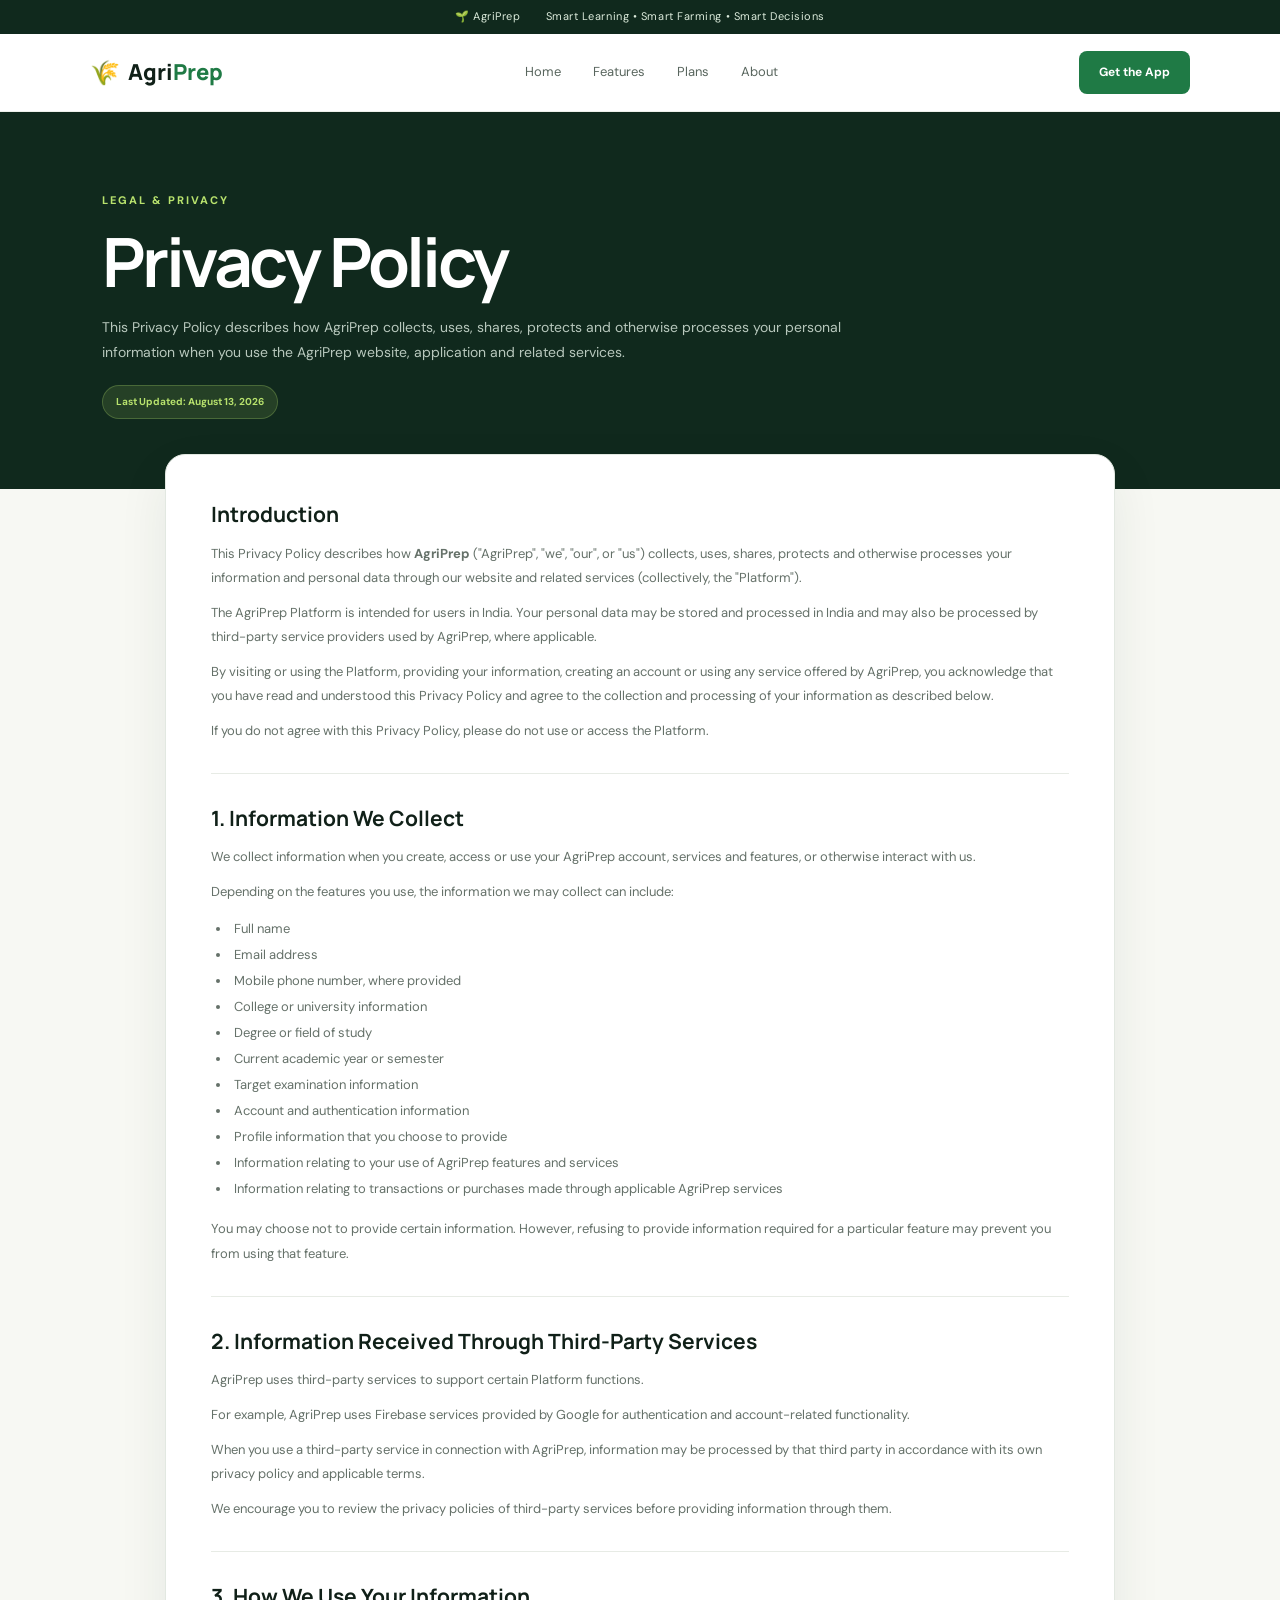
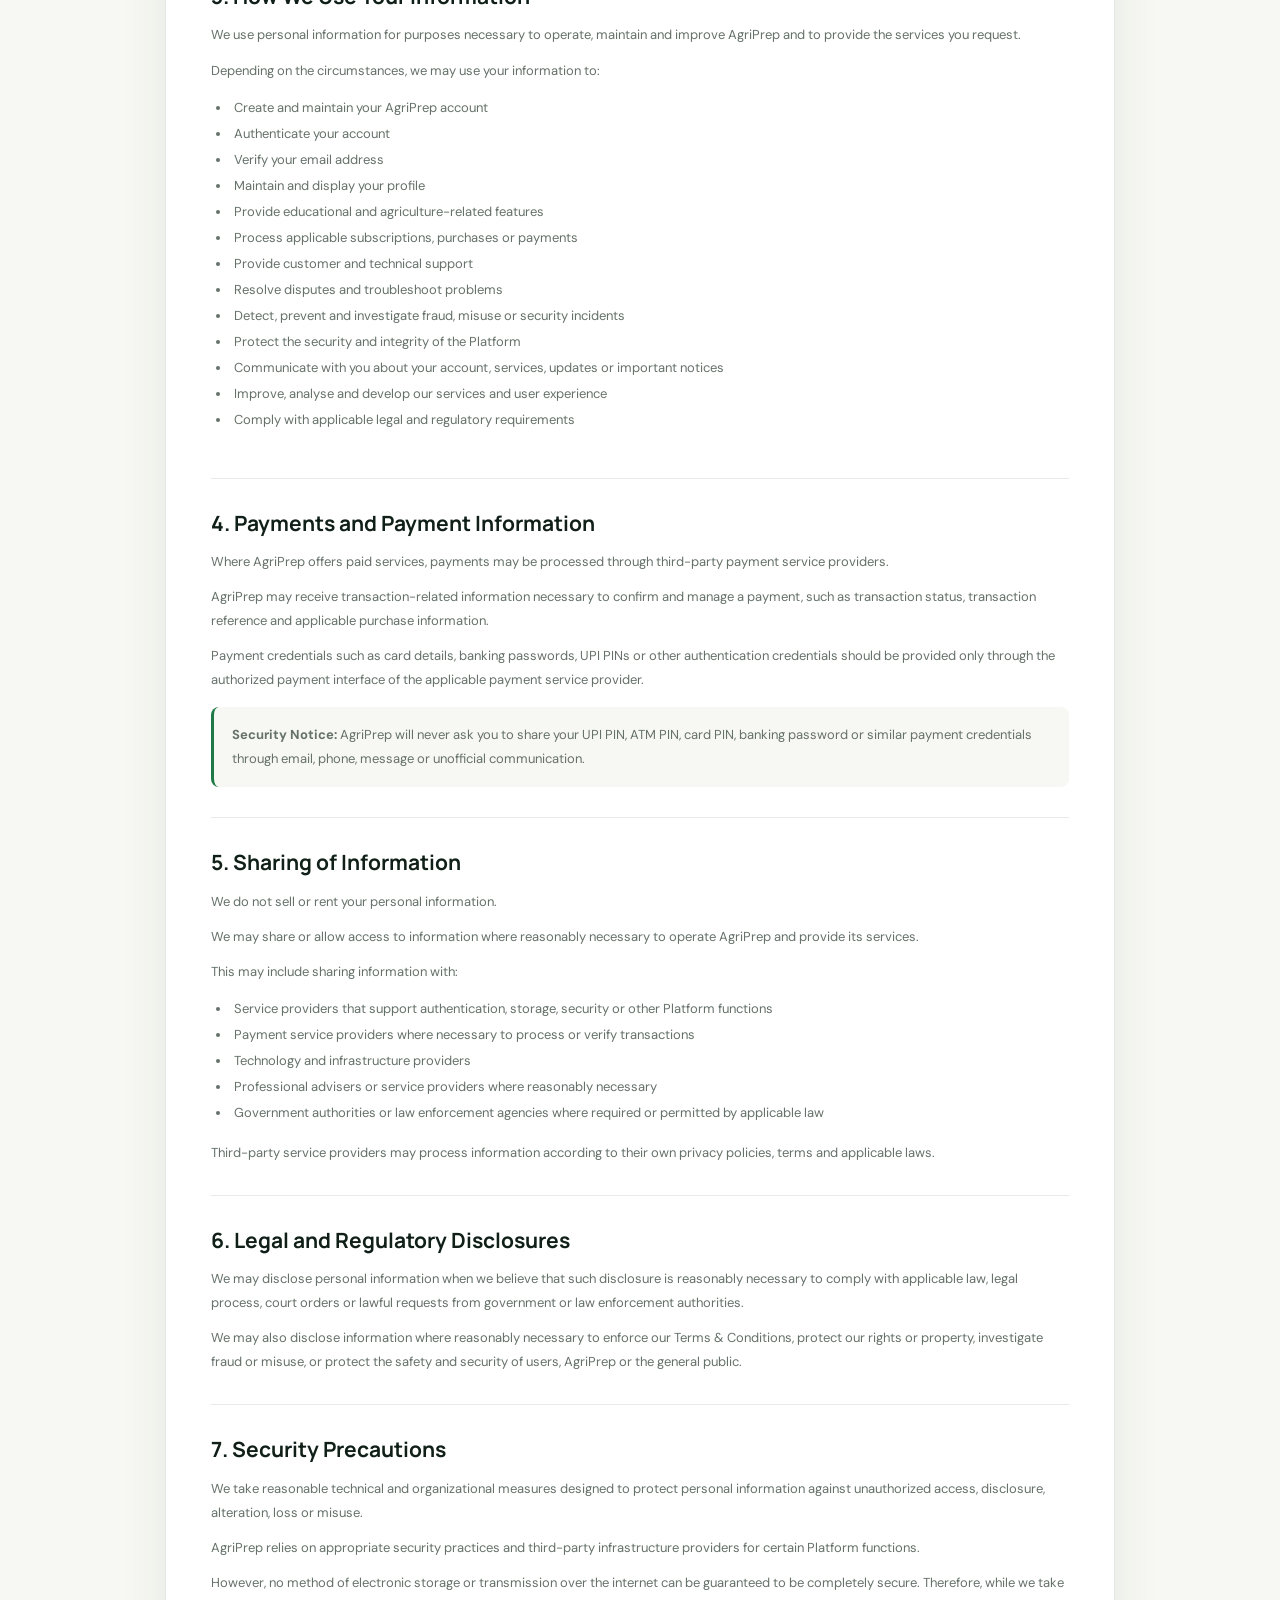
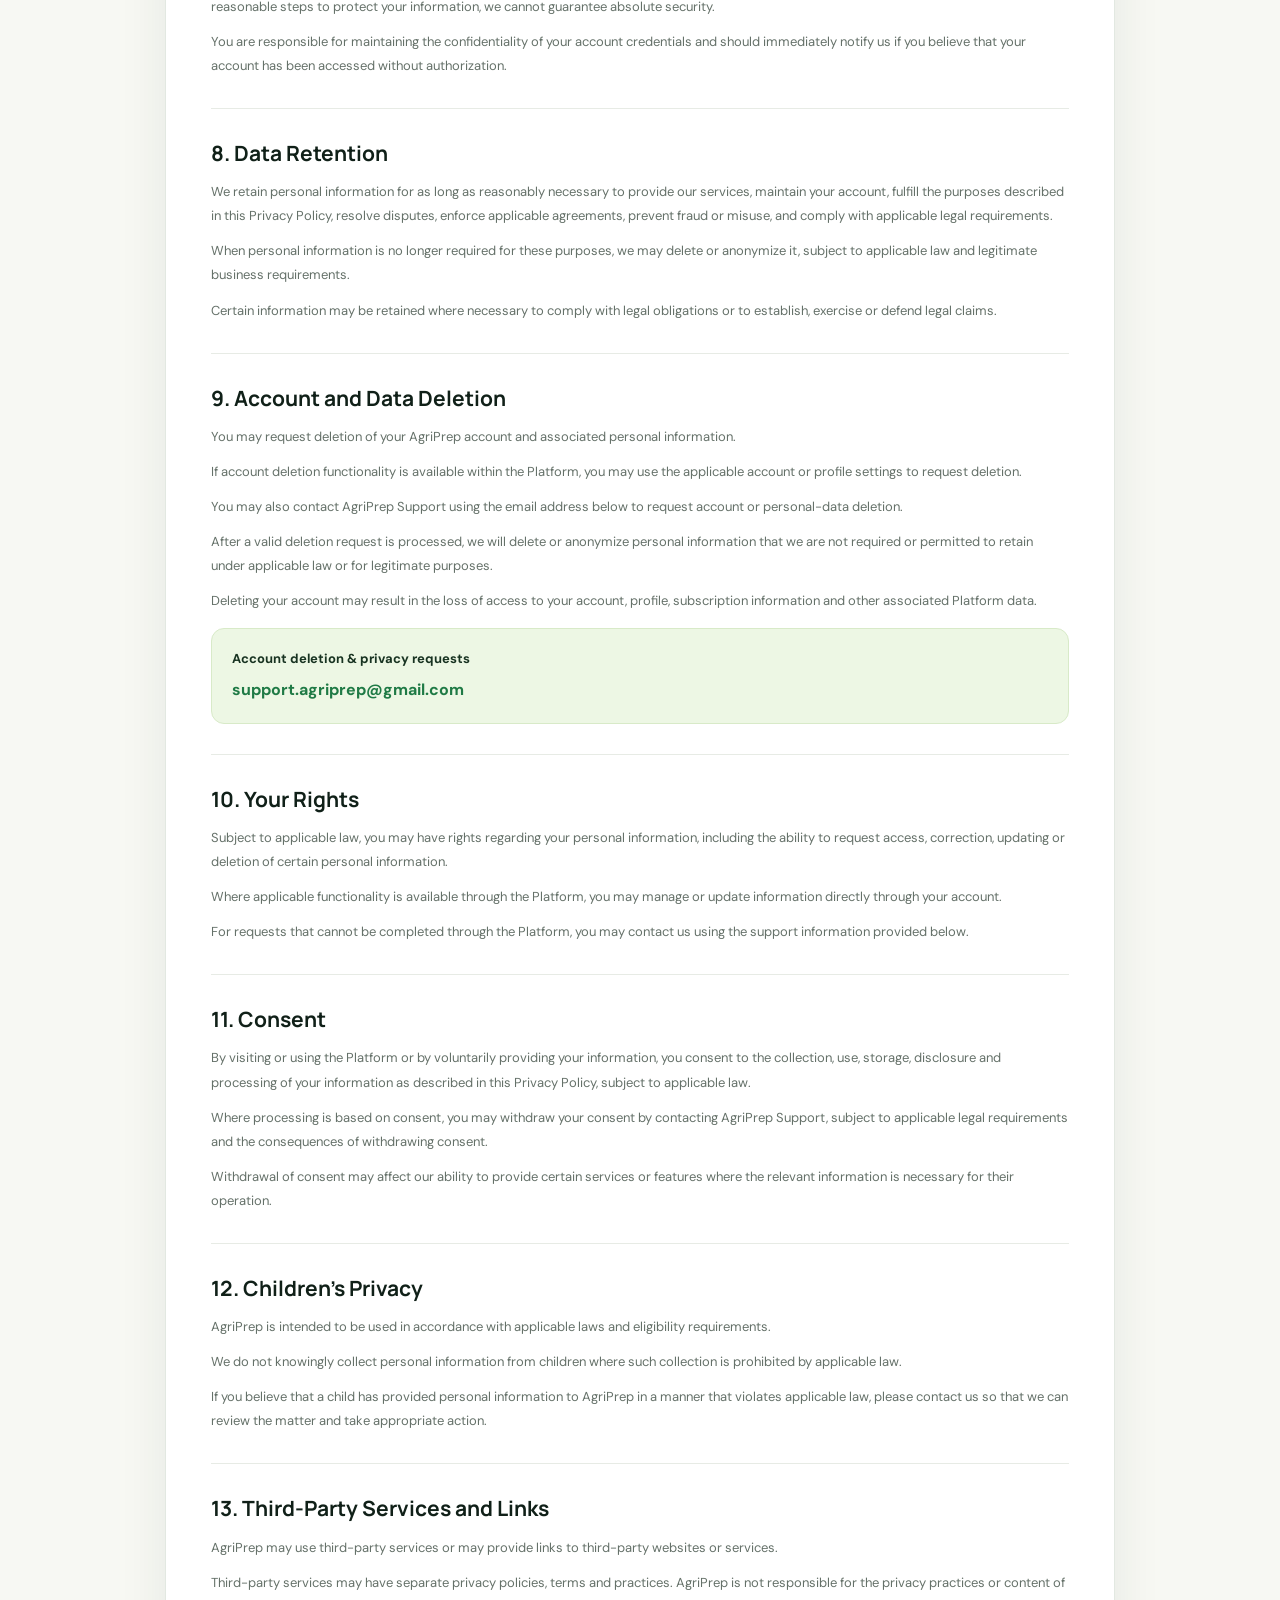
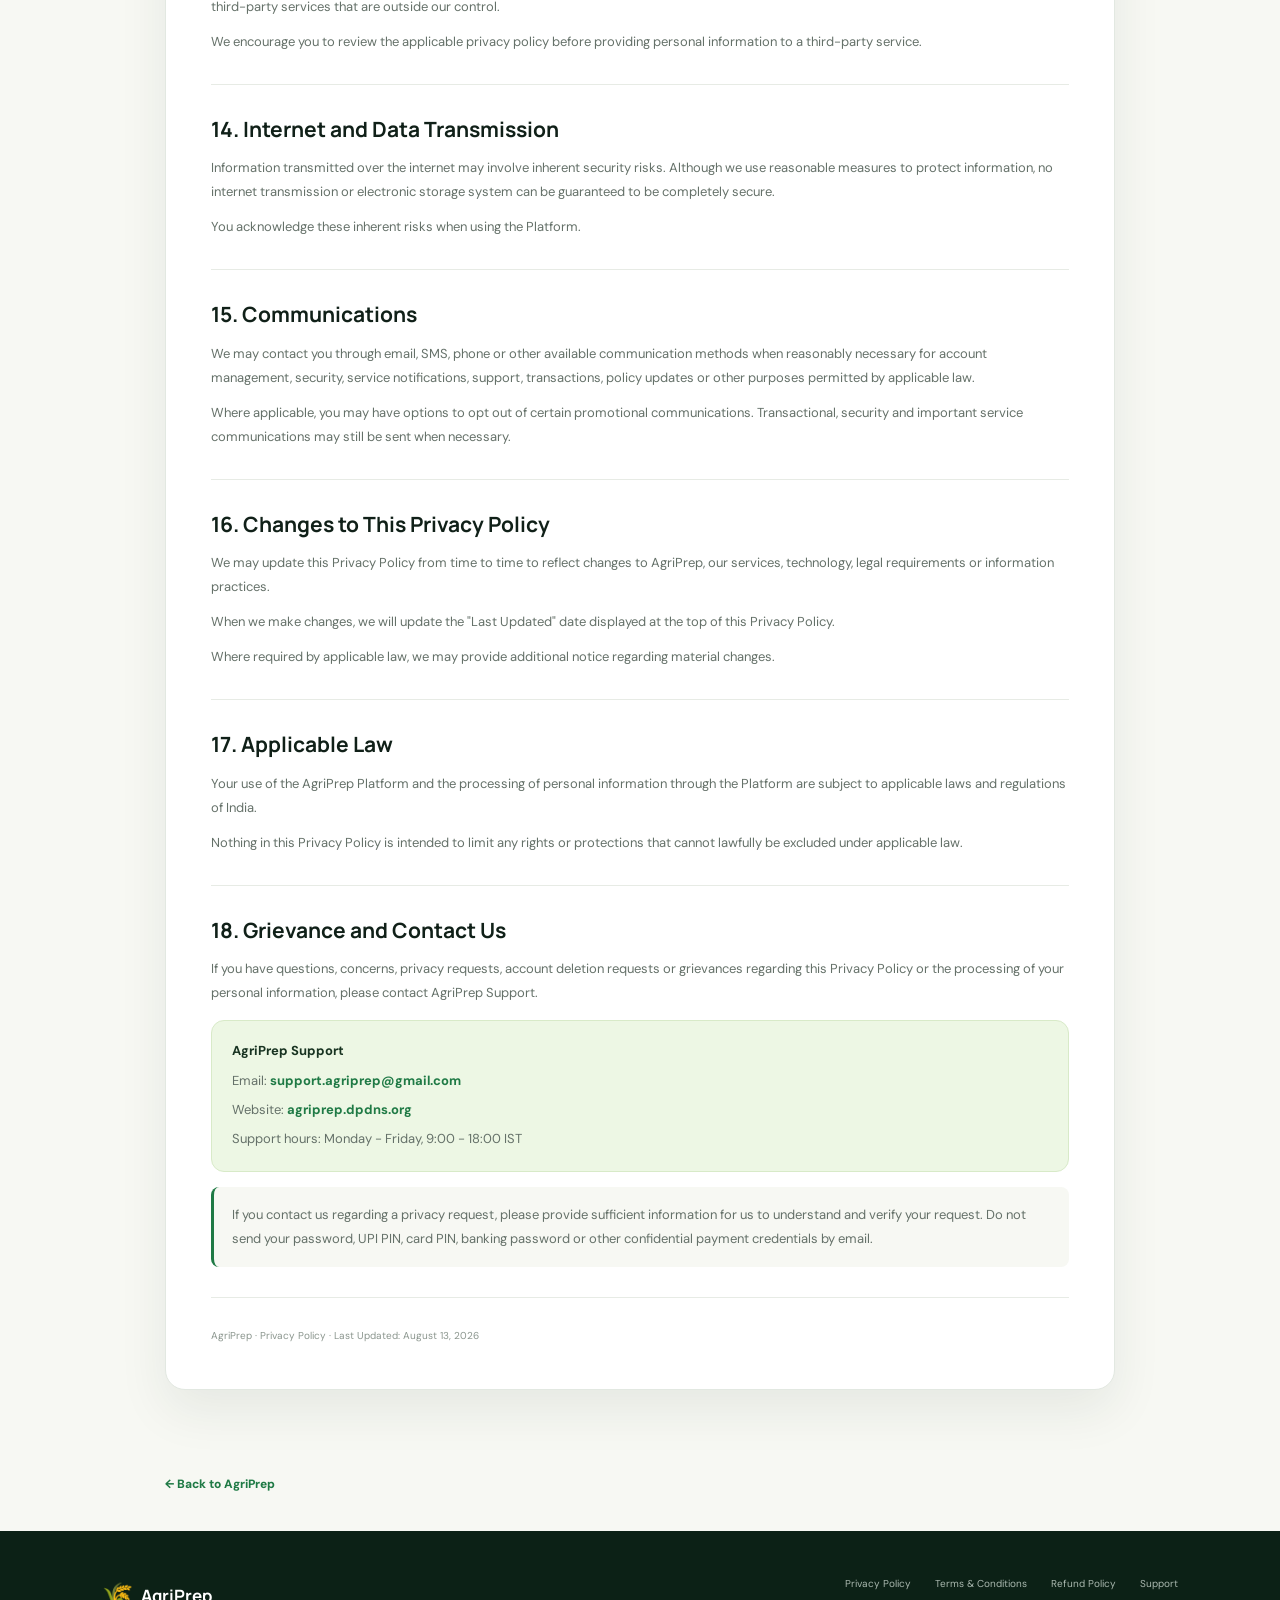
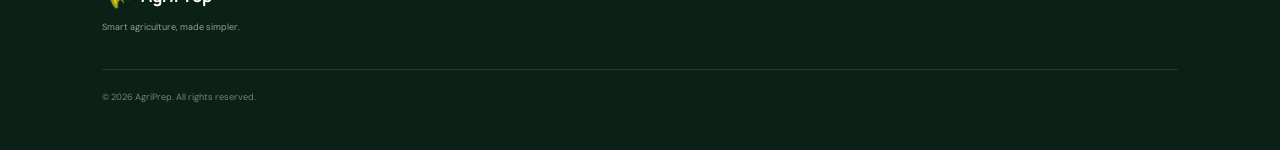
==== commit bcda087f: "Update privacy_policy.html" ====
--- a/privacy_policy.html
+++ b/privacy_policy.html
@@ -7,7 +7,7 @@
 
     <meta
         name="description"
-        content="AgriPrep Privacy Policy - Learn how AgriPrep collects, uses, stores and protects user information."
+        content="AgriPrep Privacy Policy - Learn how AgriPrep collects, uses, stores, shares and protects personal information."
     >
 
     <meta name="robots" content="index, follow">
@@ -16,9 +16,11 @@
 
     <link rel="preconnect" href="https://fonts.googleapis.com">
 
-    <link rel="preconnect"
-          href="https://fonts.gstatic.com"
-          crossorigin>
+    <link
+        rel="preconnect"
+        href="https://fonts.gstatic.com"
+        crossorigin
+    >
 
     <link
         href="https://fonts.googleapis.com/css2?family=DM+Sans:wght@400;500;600;700&family=Manrope:wght@600;700;800&display=swap"
@@ -28,9 +30,8 @@
     <link rel="stylesheet" href="style.css">
 
     <style>
-
         /* =========================================
-           LEGAL PAGE
+           AGRIPREP LEGAL PAGE
         ========================================== */
 
         .legal-page {
@@ -40,7 +41,7 @@
 
         .legal-hero {
             background: #10291d;
-            color: white;
+            color: #ffffff;
             padding: 80px 8vw 70px;
         }
 
@@ -53,13 +54,15 @@
             font-size: clamp(42px, 6vw, 68px);
             line-height: 1.05;
             letter-spacing: -0.05em;
-            margin-bottom: 18px;
+            margin: 0 0 18px;
         }
 
         .legal-hero p {
             color: #b8c8bd;
-            max-width: 680px;
+            max-width: 760px;
             font-size: 14px;
+            line-height: 1.8;
+            margin: 0;
         }
 
         .legal-date {
@@ -90,6 +93,12 @@
             box-shadow: 0 20px 50px rgba(20, 55, 35, 0.08);
         }
 
+        .legal-intro {
+            padding-bottom: 30px;
+            margin-bottom: 30px;
+            border-bottom: 1px solid #e7ebe5;
+        }
+
         .legal-section {
             padding-bottom: 30px;
             margin-bottom: 30px;
@@ -101,25 +110,38 @@
             margin-bottom: 0;
         }
 
-        .legal-section h2 {
+        .legal-section h2,
+        .legal-intro h2 {
             font-family: "Manrope", sans-serif;
             font-size: 21px;
+            line-height: 1.35;
             color: #102018;
-            margin-bottom: 13px;
-        }
-
-        .legal-section p {
+            margin: 0 0 13px;
+        }
+
+        .legal-section p,
+        .legal-intro p {
             color: #657169;
             font-size: 13px;
             line-height: 1.85;
-            margin-bottom: 11px;
+            margin: 0 0 11px;
+        }
+
+        .legal-section p:last-child,
+        .legal-intro p:last-child {
+            margin-bottom: 0;
         }
 
         .legal-section ul {
             margin: 12px 0 15px 20px;
+            padding: 0;
             color: #657169;
             font-size: 13px;
             line-height: 2;
+        }
+
+        .legal-section li {
+            padding-left: 3px;
         }
 
         .legal-contact {
@@ -133,24 +155,22 @@
         .legal-contact strong {
             display: block;
             color: #183321;
+            margin-bottom: 7px;
+            font-size: 13px;
+        }
+
+        .legal-contact p {
             margin-bottom: 5px;
         }
 
         .legal-contact a {
             color: #1f7a45;
             font-weight: 700;
-        }
-
-        .legal-back {
-            max-width: 1000px;
-            margin: 0 auto;
-            padding: 0 25px 35px;
-        }
-
-        .legal-back a {
-            color: #1f7a45;
-            font-size: 12px;
-            font-weight: 800;
+            text-decoration: none;
+        }
+
+        .legal-contact a:hover {
+            text-decoration: underline;
         }
 
         .legal-note {
@@ -165,14 +185,46 @@
             margin: 0;
         }
 
+        .legal-back {
+            max-width: 1000px;
+            margin: 0 auto;
+            padding: 0 25px 35px;
+        }
+
+        .legal-back a {
+            color: #1f7a45;
+            font-size: 12px;
+            font-weight: 800;
+            text-decoration: none;
+        }
+
+        .legal-back a:hover {
+            text-decoration: underline;
+        }
+
+        .legal-footer-note {
+            color: #8a958d;
+            font-size: 10px;
+            margin-top: 25px;
+        }
+
         @media (max-width: 650px) {
 
             .legal-hero {
                 padding: 60px 6vw;
             }
 
+            .legal-hero h1 {
+                font-size: clamp(38px, 12vw, 52px);
+            }
+
+            .legal-hero p {
+                font-size: 13px;
+            }
+
             .legal-container {
                 padding: 0 15px;
+                margin-top: -25px;
             }
 
             .legal-card {
@@ -180,17 +232,30 @@
                 border-radius: 15px;
             }
 
-            .legal-section h2 {
+            .legal-section h2,
+            .legal-intro h2 {
                 font-size: 18px;
             }
 
             .legal-section p,
+            .legal-intro p,
             .legal-section ul {
                 font-size: 12px;
             }
 
-        }
-
+            .legal-section ul {
+                margin-left: 18px;
+            }
+
+            .legal-contact {
+                padding: 17px;
+            }
+
+            .legal-back {
+                padding-left: 20px;
+                padding-right: 20px;
+            }
+        }
     </style>
 </head>
 
@@ -255,12 +320,14 @@
     <main class="legal-page">
 
 
-        <!-- HERO -->
+        <!-- =====================================
+             HERO
+        ====================================== -->
 
         <section class="legal-hero">
 
             <div class="eyebrow">
-                LEGAL & PRIVACY
+                LEGAL &amp; PRIVACY
             </div>
 
             <h1>
@@ -268,27 +335,80 @@
             </h1>
 
             <p>
-                This Privacy Policy explains how AgriPrep
-                collects, uses, stores and protects information
-                associated with your AgriPrep account and use
-                of the platform.
+                This Privacy Policy describes how AgriPrep
+                collects, uses, shares, protects and otherwise
+                processes your personal information when you
+                use the AgriPrep website, application and
+                related services.
             </p>
 
             <div class="legal-date">
-                Last Updated: August 9, 2026
+                Last Updated: August 13, 2026
             </div>
 
         </section>
 
 
-        <!-- CONTENT -->
+        <!-- =====================================
+             CONTENT
+        ====================================== -->
 
         <div class="legal-container">
 
             <article class="legal-card">
 
 
-                <!-- SECTION 1 -->
+                <!-- =================================
+                     INTRODUCTION
+                ================================== -->
+
+                <section class="legal-intro">
+
+                    <h2>
+                        Introduction
+                    </h2>
+
+                    <p>
+                        This Privacy Policy describes how
+                        <strong>AgriPrep</strong> ("AgriPrep",
+                        "we", "our", or "us") collects, uses,
+                        shares, protects and otherwise processes
+                        your information and personal data through
+                        our website and related services
+                        (collectively, the "Platform").
+                    </p>
+
+                    <p>
+                        The AgriPrep Platform is intended for
+                        users in India. Your personal data may be
+                        stored and processed in India and may also
+                        be processed by third-party service
+                        providers used by AgriPrep, where
+                        applicable.
+                    </p>
+
+                    <p>
+                        By visiting or using the Platform,
+                        providing your information, creating an
+                        account or using any service offered by
+                        AgriPrep, you acknowledge that you have
+                        read and understood this Privacy Policy
+                        and agree to the collection and processing
+                        of your information as described below.
+                    </p>
+
+                    <p>
+                        If you do not agree with this Privacy
+                        Policy, please do not use or access the
+                        Platform.
+                    </p>
+
+                </section>
+
+
+                <!-- =================================
+                     1. INFORMATION WE COLLECT
+                ================================== -->
 
                 <section class="legal-section">
 
@@ -297,58 +417,140 @@
                     </h2>
 
                     <p>
-                        AgriPrep collects information that you
-                        provide when creating and maintaining
-                        your account.
-                    </p>
-
-                    <p>
-                        This may include:
+                        We collect information when you create,
+                        access or use your AgriPrep account,
+                        services and features, or otherwise
+                        interact with us.
+                    </p>
+
+                    <p>
+                        Depending on the features you use, the
+                        information we may collect can include:
                     </p>
 
                     <ul>
 
-                        <li>Full name</li>
-
-                        <li>Email address</li>
-
-                        <li>Mobile phone number</li>
-
-                        <li>College or university</li>
-
-                        <li>Degree or field of study</li>
-
-                        <li>Current year or semester</li>
-
-                        <li>Target examination</li>
-
-                        <li>
-                            Account-related information
-                            required for authentication
+                        <li>
+                            Full name
+                        </li>
+
+                        <li>
+                            Email address
+                        </li>
+
+                        <li>
+                            Mobile phone number, where provided
+                        </li>
+
+                        <li>
+                            College or university information
+                        </li>
+
+                        <li>
+                            Degree or field of study
+                        </li>
+
+                        <li>
+                            Current academic year or semester
+                        </li>
+
+                        <li>
+                            Target examination information
+                        </li>
+
+                        <li>
+                            Account and authentication
+                            information
+                        </li>
+
+                        <li>
+                            Profile information that you choose
+                            to provide
+                        </li>
+
+                        <li>
+                            Information relating to your use of
+                            AgriPrep features and services
+                        </li>
+
+                        <li>
+                            Information relating to transactions
+                            or purchases made through applicable
+                            AgriPrep services
                         </li>
 
                     </ul>
 
                     <p>
-                        We use this information to create and
-                        manage your AgriPrep account and provide
-                        account-related features.
-                    </p>
-
-                </section>
-
-
-                <!-- SECTION 2 -->
-
-                <section class="legal-section">
-
-                    <h2>
-                        2. How We Use Your Information
-                    </h2>
-
-                    <p>
-                        The information associated with your
-                        account may be used to:
+                        You may choose not to provide certain
+                        information. However, refusing to provide
+                        information required for a particular
+                        feature may prevent you from using that
+                        feature.
+                    </p>
+
+                </section>
+
+
+                <!-- =================================
+                     2. INFORMATION FROM THIRD PARTIES
+                ================================== -->
+
+                <section class="legal-section">
+
+                    <h2>
+                        2. Information Received Through Third-Party Services
+                    </h2>
+
+                    <p>
+                        AgriPrep uses third-party services to
+                        support certain Platform functions.
+                    </p>
+
+                    <p>
+                        For example, AgriPrep uses Firebase
+                        services provided by Google for
+                        authentication and account-related
+                        functionality.
+                    </p>
+
+                    <p>
+                        When you use a third-party service in
+                        connection with AgriPrep, information may
+                        be processed by that third party in
+                        accordance with its own privacy policy
+                        and applicable terms.
+                    </p>
+
+                    <p>
+                        We encourage you to review the privacy
+                        policies of third-party services before
+                        providing information through them.
+                    </p>
+
+                </section>
+
+
+                <!-- =================================
+                     3. HOW WE USE INFORMATION
+                ================================== -->
+
+                <section class="legal-section">
+
+                    <h2>
+                        3. How We Use Your Information
+                    </h2>
+
+                    <p>
+                        We use personal information for purposes
+                        necessary to operate, maintain and improve
+                        AgriPrep and to provide the services you
+                        request.
+                    </p>
+
+                    <p>
+                        Depending on the circumstances, we may
+                        use your information to:
                     </p>
 
                     <ul>
@@ -367,149 +569,339 @@
                         </li>
 
                         <li>
-                            Provide account-related features
-                        </li>
-
-                        <li>
-                            Maintain your profile
-                        </li>
-
-                        <li>
-                            Help keep your account secure
-                        </li>
-
-                        <li>
-                            Communicate with you regarding
-                            your account when necessary
+                            Maintain and display your profile
+                        </li>
+
+                        <li>
+                            Provide educational and
+                            agriculture-related features
+                        </li>
+
+                        <li>
+                            Process applicable subscriptions,
+                            purchases or payments
+                        </li>
+
+                        <li>
+                            Provide customer and technical
+                            support
+                        </li>
+
+                        <li>
+                            Resolve disputes and troubleshoot
+                            problems
+                        </li>
+
+                        <li>
+                            Detect, prevent and investigate
+                            fraud, misuse or security incidents
+                        </li>
+
+                        <li>
+                            Protect the security and integrity of
+                            the Platform
+                        </li>
+
+                        <li>
+                            Communicate with you about your
+                            account, services, updates or
+                            important notices
+                        </li>
+
+                        <li>
+                            Improve, analyse and develop our
+                            services and user experience
+                        </li>
+
+                        <li>
+                            Comply with applicable legal and
+                            regulatory requirements
                         </li>
 
                     </ul>
 
-                    <p>
-                        We do not use your account information
-                        for purposes unrelated to providing and
-                        maintaining AgriPrep unless required by
-                        law or you otherwise provide consent.
-                    </p>
-
-                </section>
-
-
-                <!-- SECTION 3 -->
-
-                <section class="legal-section">
-
-                    <h2>
-                        3. Firebase
-                    </h2>
-
-                    <p>
-                        AgriPrep uses Firebase services provided
-                        by Google to support authentication and
-                        account-related functionality.
-                    </p>
-
-                    <p>
-                        Your account information may therefore
-                        be processed and stored through Firebase
-                        services.
-                    </p>
-
-                    <p>
-                        Third-party services may have their own
-                        privacy policies and terms governing
-                        their services.
-                    </p>
-
-                </section>
-
-
-                <!-- SECTION 4 -->
-
-                <section class="legal-section">
-
-                    <h2>
-                        4. Data Storage and Security
-                    </h2>
-
-                    <p>
-                        We take reasonable measures to protect
-                        account information from unauthorized
-                        access, alteration, disclosure, or
-                        destruction.
+                </section>
+
+
+                <!-- =================================
+                     4. PAYMENT INFORMATION
+                ================================== -->
+
+                <section class="legal-section">
+
+                    <h2>
+                        4. Payments and Payment Information
+                    </h2>
+
+                    <p>
+                        Where AgriPrep offers paid services,
+                        payments may be processed through
+                        third-party payment service providers.
+                    </p>
+
+                    <p>
+                        AgriPrep may receive transaction-related
+                        information necessary to confirm and
+                        manage a payment, such as transaction
+                        status, transaction reference and
+                        applicable purchase information.
+                    </p>
+
+                    <p>
+                        Payment credentials such as card details,
+                        banking passwords, UPI PINs or other
+                        authentication credentials should be
+                        provided only through the authorized
+                        payment interface of the applicable
+                        payment service provider.
+                    </p>
+
+                    <div class="legal-note">
+
+                        <p>
+                            <strong>
+                                Security Notice:
+                            </strong>
+                            AgriPrep will never ask you to share
+                            your UPI PIN, ATM PIN, card PIN,
+                            banking password or similar payment
+                            credentials through email, phone,
+                            message or unofficial communication.
+                        </p>
+
+                    </div>
+
+                </section>
+
+
+                <!-- =================================
+                     5. SHARING
+                ================================== -->
+
+                <section class="legal-section">
+
+                    <h2>
+                        5. Sharing of Information
+                    </h2>
+
+                    <p>
+                        We do not sell or rent your personal
+                        information.
+                    </p>
+
+                    <p>
+                        We may share or allow access to information
+                        where reasonably necessary to operate
+                        AgriPrep and provide its services.
+                    </p>
+
+                    <p>
+                        This may include sharing information with:
+                    </p>
+
+                    <ul>
+
+                        <li>
+                            Service providers that support
+                            authentication, storage, security or
+                            other Platform functions
+                        </li>
+
+                        <li>
+                            Payment service providers where
+                            necessary to process or verify
+                            transactions
+                        </li>
+
+                        <li>
+                            Technology and infrastructure
+                            providers
+                        </li>
+
+                        <li>
+                            Professional advisers or service
+                            providers where reasonably necessary
+                        </li>
+
+                        <li>
+                            Government authorities or law
+                            enforcement agencies where required
+                            or permitted by applicable law
+                        </li>
+
+                    </ul>
+
+                    <p>
+                        Third-party service providers may process
+                        information according to their own
+                        privacy policies, terms and applicable
+                        laws.
+                    </p>
+
+                </section>
+
+
+                <!-- =================================
+                     6. LEGAL DISCLOSURES
+                ================================== -->
+
+                <section class="legal-section">
+
+                    <h2>
+                        6. Legal and Regulatory Disclosures
+                    </h2>
+
+                    <p>
+                        We may disclose personal information when
+                        we believe that such disclosure is
+                        reasonably necessary to comply with
+                        applicable law, legal process, court
+                        orders or lawful requests from government
+                        or law enforcement authorities.
+                    </p>
+
+                    <p>
+                        We may also disclose information where
+                        reasonably necessary to enforce our Terms
+                        &amp; Conditions, protect our rights or
+                        property, investigate fraud or misuse, or
+                        protect the safety and security of users,
+                        AgriPrep or the general public.
+                    </p>
+
+                </section>
+
+
+                <!-- =================================
+                     7. SECURITY
+                ================================== -->
+
+                <section class="legal-section">
+
+                    <h2>
+                        7. Security Precautions
+                    </h2>
+
+                    <p>
+                        We take reasonable technical and
+                        organizational measures designed to
+                        protect personal information against
+                        unauthorized access, disclosure,
+                        alteration, loss or misuse.
+                    </p>
+
+                    <p>
+                        AgriPrep relies on appropriate security
+                        practices and third-party infrastructure
+                        providers for certain Platform functions.
                     </p>
 
                     <p>
                         However, no method of electronic storage
-                        or transmission over the internet can
-                        be guaranteed to be completely secure.
-                    </p>
-
-                </section>
-
-
-                <!-- SECTION 5 -->
-
-                <section class="legal-section">
-
-                    <h2>
-                        5. Data Sharing
-                    </h2>
-
-                    <p>
-                        We do not sell or rent your personal
-                        account information.
-                    </p>
-
-                    <p>
-                        Your information may be processed by
-                        service providers used to operate
-                        AgriPrep where necessary to provide
-                        authentication, storage, security and
-                        related services.
-                    </p>
-
-                    <p>
-                        We may also disclose information when
-                        required by applicable law or when
-                        necessary to protect the rights, safety
-                        or security of AgriPrep, our users or
-                        others.
-                    </p>
-
-                </section>
-
-
-                <!-- SECTION 6 -->
-
-                <section class="legal-section">
-
-                    <h2>
-                        6. Account and Data Deletion
-                    </h2>
-
-                    <p>
-                        You may request deletion of your
-                        AgriPrep account and associated account
+                        or transmission over the internet can be
+                        guaranteed to be completely secure.
+                        Therefore, while we take reasonable steps
+                        to protect your information, we cannot
+                        guarantee absolute security.
+                    </p>
+
+                    <p>
+                        You are responsible for maintaining the
+                        confidentiality of your account credentials
+                        and should immediately notify us if you
+                        believe that your account has been accessed
+                        without authorization.
+                    </p>
+
+                </section>
+
+
+                <!-- =================================
+                     8. DATA RETENTION
+                ================================== -->
+
+                <section class="legal-section">
+
+                    <h2>
+                        8. Data Retention
+                    </h2>
+
+                    <p>
+                        We retain personal information for as
+                        long as reasonably necessary to provide
+                        our services, maintain your account,
+                        fulfill the purposes described in this
+                        Privacy Policy, resolve disputes, enforce
+                        applicable agreements, prevent fraud or
+                        misuse, and comply with applicable legal
+                        requirements.
+                    </p>
+
+                    <p>
+                        When personal information is no longer
+                        required for these purposes, we may delete
+                        or anonymize it, subject to applicable law
+                        and legitimate business requirements.
+                    </p>
+
+                    <p>
+                        Certain information may be retained where
+                        necessary to comply with legal obligations
+                        or to establish, exercise or defend legal
+                        claims.
+                    </p>
+
+                </section>
+
+
+                <!-- =================================
+                     9. ACCOUNT & DATA DELETION
+                ================================== -->
+
+                <section class="legal-section">
+
+                    <h2>
+                        9. Account and Data Deletion
+                    </h2>
+
+                    <p>
+                        You may request deletion of your AgriPrep
+                        account and associated personal
                         information.
                     </p>
 
                     <p>
-                        To request account deletion, contact us
-                        using the support email provided below.
-                    </p>
-
-                    <p>
-                        When a deletion request is processed,
-                        we will delete or anonymize account
-                        information that we are not legally
-                        required to retain.
+                        If account deletion functionality is
+                        available within the Platform, you may
+                        use the applicable account or profile
+                        settings to request deletion.
+                    </p>
+
+                    <p>
+                        You may also contact AgriPrep Support using
+                        the email address below to request account
+                        or personal-data deletion.
+                    </p>
+
+                    <p>
+                        After a valid deletion request is
+                        processed, we will delete or anonymize
+                        personal information that we are not
+                        required or permitted to retain under
+                        applicable law or for legitimate purposes.
+                    </p>
+
+                    <p>
+                        Deleting your account may result in the
+                        loss of access to your account, profile,
+                        subscription information and other
+                        associated Platform data.
                     </p>
 
                     <div class="legal-contact">
 
                         <strong>
-                            Account deletion & privacy requests
+                            Account deletion &amp; privacy requests
                         </strong>
 
                         <a href="mailto:support.agriprep@gmail.com">
@@ -521,18 +913,92 @@
                 </section>
 
 
-                <!-- SECTION 7 -->
-
-                <section class="legal-section">
-
-                    <h2>
-                        7. Children's Privacy
-                    </h2>
-
-                    <p>
-                        AgriPrep is intended for users who are
-                        able to use the application in accordance
-                        with applicable laws.
+                <!-- =================================
+                     10. USER RIGHTS
+                ================================== -->
+
+                <section class="legal-section">
+
+                    <h2>
+                        10. Your Rights
+                    </h2>
+
+                    <p>
+                        Subject to applicable law, you may have
+                        rights regarding your personal information,
+                        including the ability to request access,
+                        correction, updating or deletion of certain
+                        personal information.
+                    </p>
+
+                    <p>
+                        Where applicable functionality is available
+                        through the Platform, you may manage or
+                        update information directly through your
+                        account.
+                    </p>
+
+                    <p>
+                        For requests that cannot be completed
+                        through the Platform, you may contact us
+                        using the support information provided
+                        below.
+                    </p>
+
+                </section>
+
+
+                <!-- =================================
+                     11. CONSENT
+                ================================== -->
+
+                <section class="legal-section">
+
+                    <h2>
+                        11. Consent
+                    </h2>
+
+                    <p>
+                        By visiting or using the Platform or by
+                        voluntarily providing your information,
+                        you consent to the collection, use, storage,
+                        disclosure and processing of your
+                        information as described in this Privacy
+                        Policy, subject to applicable law.
+                    </p>
+
+                    <p>
+                        Where processing is based on consent, you
+                        may withdraw your consent by contacting
+                        AgriPrep Support, subject to applicable
+                        legal requirements and the consequences of
+                        withdrawing consent.
+                    </p>
+
+                    <p>
+                        Withdrawal of consent may affect our
+                        ability to provide certain services or
+                        features where the relevant information is
+                        necessary for their operation.
+                    </p>
+
+                </section>
+
+
+                <!-- =================================
+                     12. CHILDREN'S PRIVACY
+                ================================== -->
+
+                <section class="legal-section">
+
+                    <h2>
+                        12. Children's Privacy
+                    </h2>
+
+                    <p>
+                        AgriPrep is intended to be used in
+                        accordance with applicable laws and
+                        eligibility requirements.
                     </p>
 
                     <p>
@@ -544,79 +1010,181 @@
 
                     <p>
                         If you believe that a child has provided
-                        personal information to AgriPrep
-                        improperly, please contact us.
-                    </p>
-
-                </section>
-
-
-                <!-- SECTION 8 -->
-
-                <section class="legal-section">
-
-                    <h2>
-                        8. Third-Party Services
-                    </h2>
-
-                    <p>
-                        AgriPrep may use third-party services
-                        to provide essential application
-                        functionality.
-                    </p>
-
-                    <p>
-                        Currently, Firebase is used for
-                        authentication and related account
-                        services.
-                    </p>
-
-                    <p>
-                        Third-party services may process
-                        information according to their own
-                        privacy policies and terms.
-                    </p>
-
-                </section>
-
-
-                <!-- SECTION 9 -->
-
-                <section class="legal-section">
-
-                    <h2>
-                        9. Changes to This Privacy Policy
-                    </h2>
-
-                    <p>
-                        We may update this Privacy Policy from
-                        time to time to reflect changes to
-                        AgriPrep, our services or applicable
-                        requirements.
-                    </p>
-
-                    <p>
-                        When we make changes, we will update
-                        the "Last Updated" date at the top of
-                        this policy.
-                    </p>
-
-                </section>
-
-
-                <!-- SECTION 10 -->
-
-                <section class="legal-section">
-
-                    <h2>
-                        10. Contact Us
-                    </h2>
-
-                    <p>
-                        If you have questions about this Privacy
-                        Policy, your account information or a
-                        data deletion request, please contact
-                        AgriPrep Support.
+                        personal information to AgriPrep in a
+                        manner that violates applicable law,
+                        please contact us so that we can review
+                        the matter and take appropriate action.
+                    </p>
+
+                </section>
+
+
+                <!-- =================================
+                     13. THIRD-PARTY SERVICES
+                ================================== -->
+
+                <section class="legal-section">
+
+                    <h2>
+                        13. Third-Party Services and Links
+                    </h2>
+
+                    <p>
+                        AgriPrep may use third-party services or
+                        may provide links to third-party websites
+                        or services.
+                    </p>
+
+                    <p>
+                        Third-party services may have separate
+                        privacy policies, terms and practices.
+                        AgriPrep is not responsible for the privacy
+                        practices or content of third-party
+                        services that are outside our control.
+                    </p>
+
+                    <p>
+                        We encourage you to review the applicable
+                        privacy policy before providing personal
+                        information to a third-party service.
+                    </p>
+
+                </section>
+
+
+                <!-- =================================
+                     14. DATA TRANSMISSION
+                ================================== -->
+
+                <section class="legal-section">
+
+                    <h2>
+                        14. Internet and Data Transmission
+                    </h2>
+
+                    <p>
+                        Information transmitted over the internet
+                        may involve inherent security risks.
+                        Although we use reasonable measures to
+                        protect information, no internet
+                        transmission or electronic storage system
+                        can be guaranteed to be completely secure.
+                    </p>
+
+                    <p>
+                        You acknowledge these inherent risks when
+                        using the Platform.
+                    </p>
+
+                </section>
+
+
+                <!-- =================================
+                     15. MARKETING & COMMUNICATIONS
+                ================================== -->
+
+                <section class="legal-section">
+
+                    <h2>
+                        15. Communications
+                    </h2>
+
+                    <p>
+                        We may contact you through email, SMS,
+                        phone or other available communication
+                        methods when reasonably necessary for
+                        account management, security, service
+                        notifications, support, transactions,
+                        policy updates or other purposes permitted
+                        by applicable law.
+                    </p>
+
+                    <p>
+                        Where applicable, you may have options to
+                        opt out of certain promotional
+                        communications. Transactional, security
+                        and important service communications may
+                        still be sent when necessary.
+                    </p>
+
+                </section>
+
+
+                <!-- =================================
+                     16. CHANGES
+                ================================== -->
+
+                <section class="legal-section">
+
+                    <h2>
+                        16. Changes to This Privacy Policy
+                    </h2>
+
+                    <p>
+                        We may update this Privacy Policy from time
+                        to time to reflect changes to AgriPrep,
+                        our services, technology, legal
+                        requirements or information practices.
+                    </p>
+
+                    <p>
+                        When we make changes, we will update the
+                        "Last Updated" date displayed at the top
+                        of this Privacy Policy.
+                    </p>
+
+                    <p>
+                        Where required by applicable law, we may
+                        provide additional notice regarding
+                        material changes.
+                    </p>
+
+                </section>
+
+
+                <!-- =================================
+                     17. GOVERNING FRAMEWORK
+                ================================== -->
+
+                <section class="legal-section">
+
+                    <h2>
+                        17. Applicable Law
+                    </h2>
+
+                    <p>
+                        Your use of the AgriPrep Platform and the
+                        processing of personal information through
+                        the Platform are subject to applicable laws
+                        and regulations of India.
+                    </p>
+
+                    <p>
+                        Nothing in this Privacy Policy is intended
+                        to limit any rights or protections that
+                        cannot lawfully be excluded under
+                        applicable law.
+                    </p>
+
+                </section>
+
+
+                <!-- =================================
+                     18. GRIEVANCE / CONTACT
+                ================================== -->
+
+                <section class="legal-section">
+
+                    <h2>
+                        18. Grievance and Contact Us
+                    </h2>
+
+                    <p>
+                        If you have questions, concerns, privacy
+                        requests, account deletion requests or
+                        grievances regarding this Privacy Policy or
+                        the processing of your personal information,
+                        please contact AgriPrep Support.
                     </p>
 
                     <div class="legal-contact">
@@ -625,28 +1193,61 @@
                             AgriPrep Support
                         </strong>
 
-                        <a href="mailto:support.agriprep@gmail.com">
-                            support.agriprep@gmail.com
-                        </a>
+                        <p>
+                            Email:
+                            <a href="mailto:support.agriprep@gmail.com">
+                                support.agriprep@gmail.com
+                            </a>
+                        </p>
+
+                        <p>
+                            Website:
+                            <a href="https://agriprep.dpdns.org/">
+                                agriprep.dpdns.org
+                            </a>
+                        </p>
+
+                        <p>
+                            Support hours:
+                            Monday - Friday, 9:00 - 18:00 IST
+                        </p>
 
                     </div>
 
-                </section>
-
-
-                <p style="
-                    color:#8a958d;
-                    font-size:10px;
-                    margin-top:25px;
-                ">
+                    <div class="legal-note">
+
+                        <p>
+                            If you contact us regarding a privacy
+                            request, please provide sufficient
+                            information for us to understand and
+                            verify your request. Do not send your
+                            password, UPI PIN, card PIN, banking
+                            password or other confidential payment
+                            credentials by email.
+                        </p>
+
+                    </div>
+
+                </section>
+
+
+                <!-- =================================
+                     FINAL NOTE
+                ================================== -->
+
+                <p class="legal-footer-note">
                     AgriPrep · Privacy Policy · Last Updated:
-                    August 9, 2026
+                    August 13, 2026
                 </p>
 
             </article>
 
         </div>
 
+
+        <!-- =====================================
+             BACK LINK
+        ====================================== -->
 
         <div class="legal-back">
 
@@ -691,7 +1292,7 @@
             </a>
 
             <a href="/terms_and_conditions">
-                Terms & Conditions
+                Terms &amp; Conditions
             </a>
 
             <a href="/refund_policy">
@@ -714,5 +1315,6 @@
 
     </footer>
 
+
 </body>
-</html>+</html>
